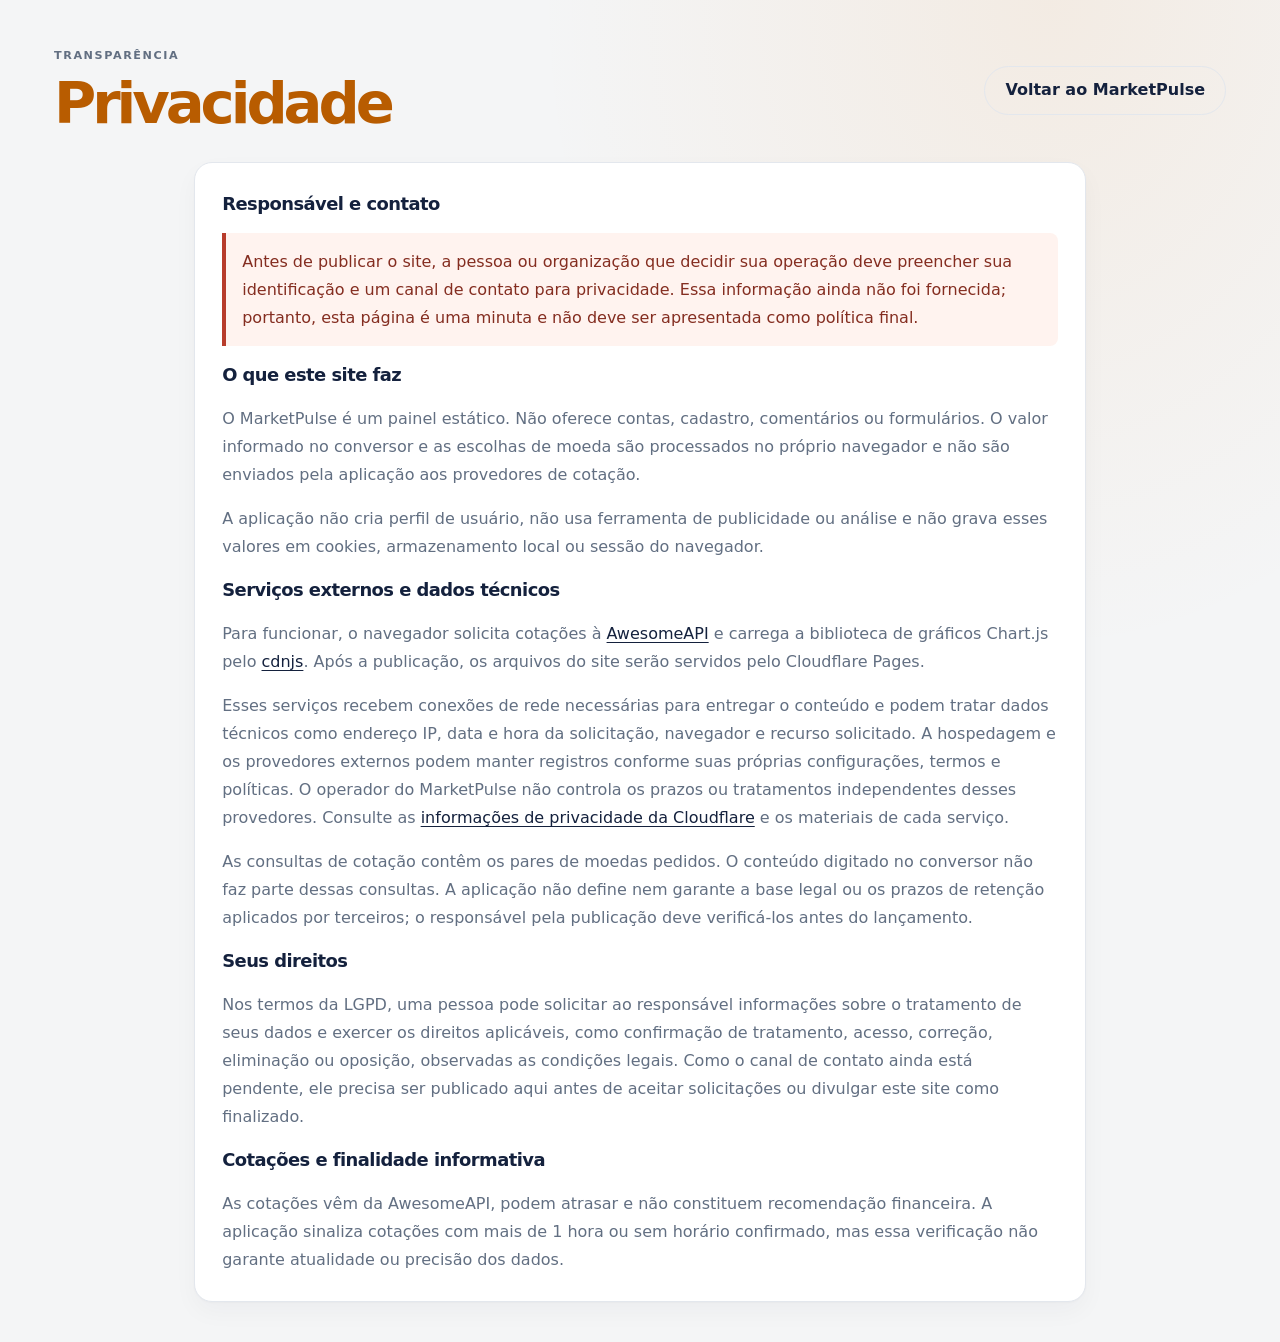
==== privacidade.html @ 73ff8620 "Atualiza Pulso com melhorias visuais e privacidade" ====
<!doctype html>
<html lang="pt-BR">
  <head>
    <meta charset="UTF-8" />
    <meta name="viewport" content="width=device-width, initial-scale=1" />
    <meta name="color-scheme" content="light" />
    <meta name="referrer" content="no-referrer" />
    <meta
      http-equiv="Content-Security-Policy"
      content="default-src 'self'; base-uri 'self'; object-src 'none'; frame-src 'none'; form-action 'self'; img-src 'self' data:; script-src 'self' https://cdnjs.cloudflare.com; style-src 'self'; font-src 'self'; connect-src 'self' https://economia.awesomeapi.com.br; upgrade-insecure-requests"
    />
    <meta
      name="description"
      content="Informações de privacidade do MarketPulse: dados processados pelo site e serviços externos utilizados."
    />
    <title>Privacidade e LGPD | MarketPulse</title>
    <link rel="stylesheet" href="style.css" />
  </head>
  <body>
    <header class="topo">
      <div>
        <p class="sobretitulo">Transparência</p>
        <h1>Privacidade</h1>
      </div>
      <a class="btn btn-claro voltar" href="index.html">Voltar ao MarketPulse</a>
    </header>

    <main class="conteudo-privacidade">
      <section class="painel" aria-labelledby="responsavel">
        <h2 id="responsavel">Responsável e contato</h2>
        <p class="pendencia-privacidade">
          Antes de publicar o site, a pessoa ou organização que decidir sua
          operação deve preencher sua identificação e um canal de contato para
          privacidade. Essa informação ainda não foi fornecida; portanto, esta
          página é uma minuta e não deve ser apresentada como política final.
        </p>

        <h2>O que este site faz</h2>
        <p>
          O MarketPulse é um painel estático. Não oferece contas, cadastro,
          comentários ou formulários. O valor informado no conversor e as
          escolhas de moeda são processados no próprio navegador e não são
          enviados pela aplicação aos provedores de cotação.
        </p>
        <p>
          A aplicação não cria perfil de usuário, não usa ferramenta de
          publicidade ou análise e não grava esses valores em cookies,
          armazenamento local ou sessão do navegador.
        </p>

        <h2>Serviços externos e dados técnicos</h2>
        <p>
          Para funcionar, o navegador solicita cotações à
          <a href="https://docs.awesomeapi.com.br/">AwesomeAPI</a> e carrega a
          biblioteca de gráficos Chart.js pelo
          <a href="https://cdnjs.com/">cdnjs</a>. Após a publicação, os arquivos
          do site serão servidos pelo Cloudflare Pages.
        </p>
        <p>
          Esses serviços recebem conexões de rede necessárias para entregar o
          conteúdo e podem tratar dados técnicos como endereço IP, data e hora
          da solicitação, navegador e recurso solicitado. A hospedagem e os
          provedores externos podem manter registros conforme suas próprias
          configurações, termos e políticas. O operador do MarketPulse não
          controla os prazos ou tratamentos independentes desses provedores.
          Consulte as
          <a href="https://www.cloudflare.com/privacypolicy/"
            >informações de privacidade da Cloudflare</a
          >
          e os materiais de cada serviço.
        </p>
        <p>
          As consultas de cotação contêm os pares de moedas pedidos. O conteúdo
          digitado no conversor não faz parte dessas consultas. A aplicação não
          define nem garante a base legal ou os prazos de retenção aplicados por
          terceiros; o responsável pela publicação deve verificá-los antes do
          lançamento.
        </p>

        <h2>Seus direitos</h2>
        <p>
          Nos termos da LGPD, uma pessoa pode solicitar ao responsável
          informações sobre o tratamento de seus dados e exercer os direitos
          aplicáveis, como confirmação de tratamento, acesso, correção,
          eliminação ou oposição, observadas as condições legais. Como o canal
          de contato ainda está pendente, ele precisa ser publicado aqui antes
          de aceitar solicitações ou divulgar este site como finalizado.
        </p>

        <h2>Cotações e finalidade informativa</h2>
        <p>
          As cotações vêm da AwesomeAPI, podem atrasar e não constituem
          recomendação financeira. A aplicação sinaliza cotações com mais de 1
          hora ou sem horário confirmado, mas essa verificação não garante
          atualidade ou precisão dos dados.
        </p>
      </section>
    </main>
  </body>
</html>
---- style.css ----
:root {
  color-scheme: light;
  --papel: #f4f5f6;
  --superficie: #ffffff;
  --tinta: #14213d;
  --tinta-suave: #626f82;
  --linha: #e3e7ed;
  --alta: #167451;
  --baixa: #b83c2b;
  --foco: #1f5fd1;
  --laranja: #b85c00;
  --raio: 18px;
}

*,
*::before,
*::after {
  box-sizing: border-box;
}

html {
  -webkit-text-size-adjust: 100%;
}

body {
  margin: 0;
  background:
    radial-gradient(
      ellipse at 82% 0,
      rgba(232, 136, 36, 0.09),
      transparent 32rem
    ),
    var(--papel);
  color: var(--tinta);
  font-family:
    system-ui,
    -apple-system,
    "Segoe UI",
    Roboto,
    sans-serif;
  font-size: 1rem;
  line-height: 1.5;
  font-variant-numeric: tabular-nums;
  -webkit-font-smoothing: antialiased;
}

h1,
h2,
p {
  margin: 0;
}

:focus-visible {
  outline: 3px solid var(--foco);
  outline-offset: 3px;
}

/* Topo */
.topo {
  display: flex;
  flex-wrap: wrap;
  align-items: center;
  justify-content: space-between;
  gap: 1rem;
  max-width: 1220px;
  margin: 0 auto;
  padding: 3rem 1.5rem 1.85rem;
}

.sobretitulo {
  margin-bottom: 0.65rem;
  color: var(--tinta-suave);
  font-size: 0.7rem;
  font-weight: 800;
  letter-spacing: 0.14em;
  text-transform: uppercase;
}

.sobretitulo span {
  padding: 0 0.25rem;
  color: var(--laranja);
}

h1 {
  color: var(--laranja);
  font-size: clamp(2.4rem, 6vw, 3.6rem);
  font-weight: 800;
  line-height: 1;
  letter-spacing: -0.07em;
}

.atualizacao {
  display: inline-flex;
  min-height: 32px;
  align-items: center;
  margin-top: 0.95rem;
  padding: 0.25rem 0.75rem;
  border: 1px solid var(--linha);
  border-radius: 999px;
  background: rgba(255, 255, 255, 0.72);
  color: var(--tinta-suave);
  font-size: 0.82rem;
  font-weight: 550;
}

/* Botões */
.btn {
  min-height: 44px;
  padding: 0.7rem 1.25rem;
  border: 1px solid var(--tinta);
  border-radius: 999px;
  background: var(--tinta);
  color: #fff;
  font: inherit;
  font-weight: 700;
  cursor: pointer;
  transition:
    background-color 160ms ease,
    border-color 160ms ease,
    box-shadow 160ms ease,
    transform 160ms ease;
}

.btn:hover {
  border-color: #263b67;
  background: #263b67;
  box-shadow: 0 5px 14px rgba(20, 33, 61, 0.14);
  transform: translateY(-1px);
}

.btn:active {
  box-shadow: none;
  transform: translateY(0);
}

.btn:disabled {
  opacity: 0.65;
  cursor: wait;
}

.btn-claro {
  border-color: var(--linha);
  background: transparent;
  color: var(--tinta);
}

.btn-claro:hover {
  border-color: #c9cfd8;
  background: #f2f4f6;
}

/* Layout */
.layout {
  display: grid;
  grid-template-columns: minmax(0, 1fr);
  gap: 1rem;
  max-width: 1220px;
  margin: 0 auto;
  padding: 0 1.5rem 3rem;
  grid-template-areas:
    "cotacoes"
    "grafico"
    "conversor";
}

.area-cotacoes {
  grid-area: cotacoes;
}
.area-grafico {
  grid-area: grafico;
}
.area-conversor {
  grid-area: conversor;
}

@media (min-width: 1000px) {
  .layout {
    grid-template-columns: minmax(0, 0.92fr) minmax(0, 1.08fr);
    grid-template-areas:
      "cotacoes grafico"
      "conversor grafico";
    align-items: start;
    gap: 1.15rem;
  }
}

/* min-width: 0 impede que o conteúdo estique o painel para fora da coluna */
.painel {
  min-width: 0;
  padding: clamp(1.2rem, 2.3vw, 1.7rem);
  border: 1px solid var(--linha);
  border-radius: var(--raio);
  background: var(--superficie);
  box-shadow:
    0 1px 2px rgba(20, 33, 61, 0.025),
    0 10px 24px rgba(20, 33, 61, 0.035);
}

h2 {
  color: var(--tinta);
  font-size: 1.12rem;
  font-weight: 750;
  letter-spacing: -0.03em;
}

.dica {
  margin-top: 0.35rem;
  color: var(--tinta-suave);
  font-size: 0.88rem;
  line-height: 1.55;
}

/* Lista de cotações */
.lista {
  display: grid;
  gap: 0.55rem;
  list-style: none;
  margin: 1.25rem 0 0;
  padding: 0;
}

.lista li {
  min-width: 0;
}

.moeda {
  display: grid;
  grid-template-columns: minmax(0, 1fr) auto;
  gap: 0.3rem 1rem;
  width: 100%;
  min-width: 0;
  padding: 0.9rem 0.85rem;
  border: 1px solid var(--linha);
  border-left: 3px solid transparent;
  border-radius: 12px;
  background: #fff;
  color: inherit;
  font: inherit;
  text-align: left;
  cursor: pointer;
  transition:
    border-color 160ms ease,
    background-color 160ms ease,
    box-shadow 160ms ease;
}

.moeda:hover {
  border-color: #cfd6df;
  background: #fcfcfd;
}

.moeda[aria-pressed="true"] {
  border-left-color: var(--laranja);
  background: #fffaf3;
  box-shadow: 0 3px 10px rgba(20, 33, 61, 0.045);
}

.moeda-nome {
  font-size: 0.96rem;
  font-weight: 700;
  letter-spacing: -0.01em;
}

.moeda-sigla {
  color: var(--tinta-suave);
  font-size: 0.85rem;
}

.moeda-valor {
  grid-column: 2;
  grid-row: 1;
  min-width: 0;
  color: var(--tinta);
  font-size: clamp(1.2rem, 4.2vw, 1.6rem);
  font-weight: 800;
  letter-spacing: -0.02em;
  text-align: right;
  overflow-wrap: anywhere;
}

.moeda-var {
  grid-column: 2;
  grid-row: 2;
  font-size: 0.9rem;
  font-weight: 700;
  text-align: right;
}

.moeda-faixa {
  grid-column: 1;
  grid-row: 2;
  min-width: 0;
  color: var(--tinta-suave);
  font-size: 0.78rem;
}

.sobe {
  color: var(--alta);
}
.desce {
  color: var(--baixa);
}

/* Aviso de valor desatualizado */
/* Gráfico */
.grafico-topo {
  display: flex;
  flex-wrap: wrap;
  align-items: center;
  justify-content: space-between;
  gap: 0.75rem;
}

.periodos {
  display: flex;
  gap: 0.25rem;
  padding: 0.22rem;
  border: 1px solid var(--linha);
  border-radius: 999px;
  background: #f7f8f9;
}

.periodo {
  min-height: 38px;
  padding: 0.35rem 0.75rem;
  border: 1px solid transparent;
  border-radius: 999px;
  background: transparent;
  color: var(--tinta-suave);
  font: inherit;
  font-size: 0.9rem;
  font-weight: 650;
  cursor: pointer;
  transition:
    background-color 160ms ease,
    color 160ms ease,
    border-color 160ms ease;
}

.periodo[aria-pressed="true"] {
  border-color: var(--tinta);
  background: var(--tinta);
  color: #fff;
}

/* O Chart.js precisa de um pai com largura própria e position relative,
   senão o gráfico pode crescer além da coluna. */
.canvas-wrap {
  position: relative;
  width: 100%;
  min-width: 0;
  height: 350px;
  margin-top: 1.4rem;
  overflow: hidden;
}

.resumo {
  margin-top: 0.9rem;
  color: var(--tinta-suave);
  font-size: 0.88rem;
  line-height: 1.6;
}

.dados-grafico {
  margin-top: 1rem;
  border-top: 1px solid var(--linha);
  color: var(--tinta-suave);
  font-size: 0.88rem;
}

.dados-grafico summary {
  width: fit-content;
  padding: 0.85rem 0;
  color: var(--tinta);
  font-weight: 650;
  cursor: pointer;
  text-underline-offset: 3px;
}

.tabela-wrap {
  max-height: 18rem;
  overflow: auto;
  border: 1px solid var(--linha);
  border-radius: 10px;
}

.tabela-wrap table {
  width: 100%;
  border-collapse: collapse;
  text-align: left;
}

.tabela-wrap caption {
  padding: 0.6rem 0.75rem;
  color: var(--tinta-suave);
  text-align: left;
}

.tabela-wrap th,
.tabela-wrap td {
  padding: 0.55rem 0.75rem;
  border-top: 1px solid var(--linha);
}

.tabela-wrap thead th {
  position: sticky;
  top: 0;
  background: #f7f8f9;
  color: var(--tinta);
}

.tabela-wrap tbody th {
  font-weight: 500;
}

/* Conversor */
.conversor {
  display: grid;
  gap: 0.85rem;
  margin-top: 1.2rem;
}

.campo {
  display: grid;
  gap: 0.35rem;
  font-size: 0.86rem;
  color: var(--tinta-suave);
  font-weight: 650;
}

.campo input,
.campo select {
  min-height: 44px;
  padding: 0.5rem 0.75rem;
  border: 1px solid #d8dee6;
  border-radius: 11px;
  background: #fafbfc;
  color: var(--tinta);
  font: inherit;
  font-size: 1rem;
  transition:
    border-color 160ms ease,
    box-shadow 160ms ease,
    background-color 160ms ease;
}

.campo input:focus,
.campo select:focus {
  border-color: var(--foco);
  background: #fff;
  outline: 0;
  box-shadow: 0 0 0 3px rgba(31, 95, 209, 0.12);
}

.resultado {
  display: block;
  margin-top: 1.1rem;
  padding: 1rem 0.85rem;
  border: 1px solid var(--linha);
  border-radius: 12px;
  background: #f8f9fb;
  color: var(--tinta);
  font-size: clamp(1.18rem, 4.2vw, 1.55rem);
  font-weight: 800;
  letter-spacing: -0.035em;
  overflow-wrap: anywhere;
  line-height: 1.35;
}

/* Erros e rodapé */
.erro {
  margin-top: 1rem;
  padding: 0.75rem 1rem;
  border-left: 4px solid var(--baixa);
  border-radius: 0 8px 8px 0;
  background: #fff3ef;
  color: #842d20;
}

.rodape {
  max-width: 1220px;
  margin: 0 auto;
  padding: 0 1.5rem 3rem;
  color: var(--tinta-suave);
  font-size: 0.85rem;
  line-height: 1.7;
}

.privacidade {
  margin-top: 0.75rem;
  padding-top: 0.75rem;
  border-top: 1px solid var(--linha);
}

.rodape a {
  color: var(--tinta);
  font-weight: 650;
  text-underline-offset: 3px;
}

.rodape a:hover {
  color: #9a4f0e;
}

.conteudo-privacidade {
  max-width: 940px;
  margin: 0 auto;
  padding: 0 1.5rem 2.5rem;
}

.conteudo-privacidade .painel {
  display: grid;
  gap: 1rem;
}

.conteudo-privacidade p {
  color: var(--tinta-suave);
  line-height: 1.75;
}

.conteudo-privacidade a:not(.btn) {
  color: var(--tinta);
  text-underline-offset: 3px;
}

.pendencia-privacidade {
  padding: 0.9rem 1rem;
  border-left: 4px solid var(--baixa);
  border-radius: 0 8px 8px 0;
  background: #fff3ef;
  color: #842d20 !important;
}

.voltar {
  display: inline-flex;
  align-items: center;
  justify-content: center;
  text-decoration: none;
}

@media (prefers-reduced-motion: reduce) {
  * {
    animation: none !important;
    scroll-behavior: auto !important;
    transition-duration: 0.01ms !important;
  }
}

@media (min-width: 560px) {
  .conversor {
    grid-template-columns: repeat(2, minmax(0, 1fr));
    align-items: end;
  }
}

@media (max-width: 600px) {
  .topo {
    align-items: flex-start;
    gap: 1.1rem;
    padding: 2rem 1rem 1.4rem;
  }

  .topo .btn {
    width: 100%;
  }

  .layout {
    gap: 0.9rem;
    padding: 0 1rem 2.2rem;
  }

  .painel {
    padding: 1.15rem;
  }

  .canvas-wrap {
    height: 290px;
    margin-top: 1.15rem;
  }

  .rodape {
    padding: 0 1rem 2rem;
  }

  .conteudo-privacidade {
    padding: 0 1rem 2rem;
  }
}

@media (max-width: 380px) {
  .topo,
  .layout,
  .rodape,
  .conteudo-privacidade {
    padding-right: 0.75rem;
    padding-left: 0.75rem;
  }

  .painel {
    padding: 1rem;
  }

  h1 {
    font-size: 1.95rem;
    letter-spacing: -0.07em;
  }

  .sobretitulo {
    letter-spacing: 0.08em;
  }

  .moeda {
    gap: 0.3rem 0.55rem;
    padding: 0.8rem 0.65rem;
  }

  .moeda-faixa {
    font-size: 0.73rem;
  }

  .periodo {
    padding-right: 0.6rem;
    padding-left: 0.6rem;
  }
}
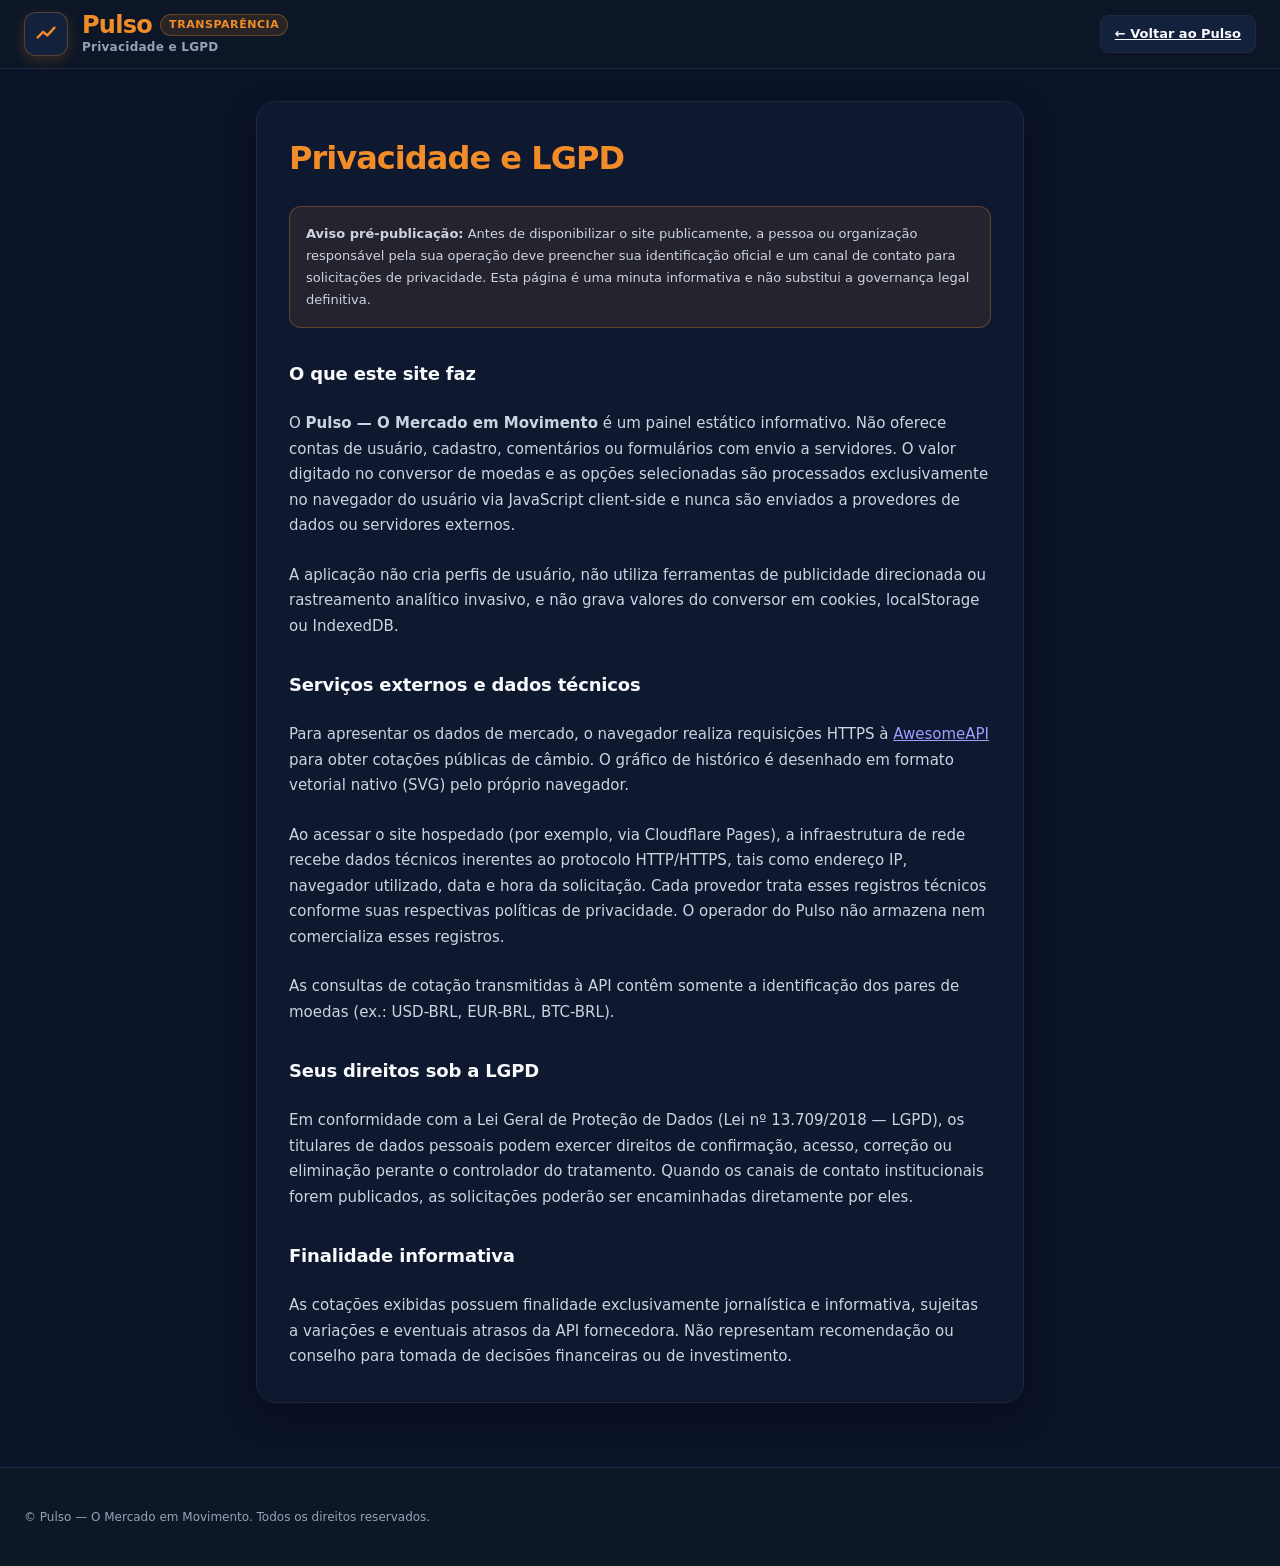
==== commit 14d7a8ed: "feat: reformulacao visual e tecnica Pulso - O Mercado em Movimento" ====
--- a/privacidade.html
+++ b/privacidade.html
@@ -3,7 +3,7 @@
   <head>
     <meta charset="UTF-8" />
     <meta name="viewport" content="width=device-width, initial-scale=1" />
-    <meta name="color-scheme" content="light" />
+    <meta name="color-scheme" content="dark" />
     <meta name="referrer" content="no-referrer" />
     <meta
       http-equiv="Content-Security-Policy"
@@ -11,90 +11,79 @@
     />
     <meta
       name="description"
-      content="Informações de privacidade do MarketPulse: dados processados pelo site e serviços externos utilizados."
+      content="Informações de privacidade do Pulso — O Mercado em Movimento: dados processados pelo site e serviços externos utilizados."
     />
-    <title>Privacidade e LGPD | MarketPulse</title>
+    <meta name="theme-color" content="#0b1329" />
+    <title>Privacidade e LGPD | Pulso</title>
+    <link
+      rel="icon"
+      href="data:image/svg+xml,%3Csvg xmlns='http://www.w3.org/2000/svg' viewBox='0 0 40 40'%3E%3Crect width='40' height='40' rx='10' fill='%2314213d'/%3E%3Cpath d='M8 25l8-8 6 5 10-11' fill='none' stroke='%23f28c28' stroke-width='3.5' stroke-linecap='round' stroke-linejoin='round'/%3E%3C/svg%3E"
+    />
     <link rel="stylesheet" href="style.css" />
   </head>
   <body>
-    <header class="topo">
-      <div>
-        <p class="sobretitulo">Transparência</p>
-        <h1>Privacidade</h1>
+    <header class="header-topo">
+      <div class="header-container">
+        <a href="index.html" class="marca-bloco">
+          <div class="marca-icone" aria-hidden="true">
+            <svg viewBox="0 0 40 40" fill="none">
+              <path d="M8 25l8-8 6 5 10-11" fill="none" stroke="#f28c28" stroke-width="3.5" stroke-linecap="round" stroke-linejoin="round" />
+            </svg>
+          </div>
+          <div class="marca-titulos">
+            <div class="marca-linha">
+              <span class="marca-nome">Pulso</span>
+              <span class="badge-tag">Transparência</span>
+            </div>
+            <p class="marca-subtitulo">Privacidade e LGPD</p>
+          </div>
+        </a>
+        <a class="btn" href="index.html">← Voltar ao Pulso</a>
       </div>
-      <a class="btn btn-claro voltar" href="index.html">Voltar ao MarketPulse</a>
     </header>
 
     <main class="conteudo-privacidade">
       <section class="painel" aria-labelledby="responsavel">
-        <h2 id="responsavel">Responsável e contato</h2>
+        <h1 id="responsavel">Privacidade e LGPD</h1>
         <p class="pendencia-privacidade">
-          Antes de publicar o site, a pessoa ou organização que decidir sua
-          operação deve preencher sua identificação e um canal de contato para
-          privacidade. Essa informação ainda não foi fornecida; portanto, esta
-          página é uma minuta e não deve ser apresentada como política final.
+          <strong>Aviso pré-publicação:</strong> Antes de disponibilizar o site publicamente, a pessoa ou organização responsável pela sua operação deve preencher sua identificação oficial e um canal de contato para solicitações de privacidade. Esta página é uma minuta informativa e não substitui a governança legal definitiva.
         </p>
 
         <h2>O que este site faz</h2>
         <p>
-          O MarketPulse é um painel estático. Não oferece contas, cadastro,
-          comentários ou formulários. O valor informado no conversor e as
-          escolhas de moeda são processados no próprio navegador e não são
-          enviados pela aplicação aos provedores de cotação.
+          O <strong>Pulso — O Mercado em Movimento</strong> é um painel estático informativo. Não oferece contas de usuário, cadastro, comentários ou formulários com envio a servidores. O valor digitado no conversor de moedas e as opções selecionadas são processados exclusivamente no navegador do usuário via JavaScript client-side e nunca são enviados a provedores de dados ou servidores externos.
         </p>
         <p>
-          A aplicação não cria perfil de usuário, não usa ferramenta de
-          publicidade ou análise e não grava esses valores em cookies,
-          armazenamento local ou sessão do navegador.
+          A aplicação não cria perfis de usuário, não utiliza ferramentas de publicidade direcionada ou rastreamento analítico invasivo, e não grava valores do conversor em cookies, localStorage ou IndexedDB.
         </p>
 
         <h2>Serviços externos e dados técnicos</h2>
         <p>
-          Para funcionar, o navegador solicita cotações à
-          <a href="https://docs.awesomeapi.com.br/">AwesomeAPI</a> e carrega a
-          biblioteca de gráficos Chart.js pelo
-          <a href="https://cdnjs.com/">cdnjs</a>. Após a publicação, os arquivos
-          do site serão servidos pelo Cloudflare Pages.
+          Para apresentar os dados de mercado, o navegador realiza requisições HTTPS à <a href="https://docs.awesomeapi.com.br/" target="_blank" rel="noopener">AwesomeAPI</a> para obter cotações públicas de câmbio. O gráfico de histórico é desenhado em formato vetorial nativo (SVG) pelo próprio navegador.
         </p>
         <p>
-          Esses serviços recebem conexões de rede necessárias para entregar o
-          conteúdo e podem tratar dados técnicos como endereço IP, data e hora
-          da solicitação, navegador e recurso solicitado. A hospedagem e os
-          provedores externos podem manter registros conforme suas próprias
-          configurações, termos e políticas. O operador do MarketPulse não
-          controla os prazos ou tratamentos independentes desses provedores.
-          Consulte as
-          <a href="https://www.cloudflare.com/privacypolicy/"
-            >informações de privacidade da Cloudflare</a
-          >
-          e os materiais de cada serviço.
+          Ao acessar o site hospedado (por exemplo, via Cloudflare Pages), a infraestrutura de rede recebe dados técnicos inerentes ao protocolo HTTP/HTTPS, tais como endereço IP, navegador utilizado, data e hora da solicitação. Cada provedor trata esses registros técnicos conforme suas respectivas políticas de privacidade. O operador do Pulso não armazena nem comercializa esses registros.
         </p>
         <p>
-          As consultas de cotação contêm os pares de moedas pedidos. O conteúdo
-          digitado no conversor não faz parte dessas consultas. A aplicação não
-          define nem garante a base legal ou os prazos de retenção aplicados por
-          terceiros; o responsável pela publicação deve verificá-los antes do
-          lançamento.
+          As consultas de cotação transmitidas à API contêm somente a identificação dos pares de moedas (ex.: USD-BRL, EUR-BRL, BTC-BRL).
         </p>
 
-        <h2>Seus direitos</h2>
+        <h2>Seus direitos sob a LGPD</h2>
         <p>
-          Nos termos da LGPD, uma pessoa pode solicitar ao responsável
-          informações sobre o tratamento de seus dados e exercer os direitos
-          aplicáveis, como confirmação de tratamento, acesso, correção,
-          eliminação ou oposição, observadas as condições legais. Como o canal
-          de contato ainda está pendente, ele precisa ser publicado aqui antes
-          de aceitar solicitações ou divulgar este site como finalizado.
+          Em conformidade com a Lei Geral de Proteção de Dados (Lei nº 13.709/2018 — LGPD), os titulares de dados pessoais podem exercer direitos de confirmação, acesso, correção ou eliminação perante o controlador do tratamento. Quando os canais de contato institucionais forem publicados, as solicitações poderão ser encaminhadas diretamente por eles.
         </p>
 
-        <h2>Cotações e finalidade informativa</h2>
+        <h2>Finalidade informativa</h2>
         <p>
-          As cotações vêm da AwesomeAPI, podem atrasar e não constituem
-          recomendação financeira. A aplicação sinaliza cotações com mais de 1
-          hora ou sem horário confirmado, mas essa verificação não garante
-          atualidade ou precisão dos dados.
+          As cotações exibidas possuem finalidade exclusivamente jornalística e informativa, sujeitas a variações e eventuais atrasos da API fornecedora. Não representam recomendação ou conselho para tomada de decisões financeiras ou de investimento.
         </p>
       </section>
     </main>
+
+    <footer class="rodape">
+      <div class="rodape-container">
+        <p>© Pulso — O Mercado em Movimento. Todos os direitos reservados.</p>
+      </div>
+    </footer>
   </body>
 </html>
--- a/style.css
+++ b/style.css
@@ -1,625 +1,1366 @@
+/* ==========================================================================
+   PULSO — O Mercado em Movimento
+   Folha de Estilos Principal (100% CSS Nativo, Sem Dependências Externas)
+   Compatível com CSP Restritiva (sem CDNs, sem fontes externas, modo escuro)
+   ========================================================================== */
+
 :root {
-  color-scheme: light;
-  --papel: #f4f5f6;
-  --superficie: #ffffff;
-  --tinta: #14213d;
-  --tinta-suave: #626f82;
-  --linha: #e3e7ed;
-  --alta: #167451;
-  --baixa: #b83c2b;
-  --foco: #1f5fd1;
-  --laranja: #b85c00;
-  --raio: 18px;
-}
-
+  color-scheme: dark;
+
+  /* Paleta Base — Azul Marinho Profundo e Superfícies Estruturadas */
+  --bg-body: #0b1329;
+  --bg-header: rgba(14, 23, 38, 0.92);
+  --bg-surface: #101b33;
+  --bg-card: #14213d;
+  --bg-card-hover: #192a4d;
+  --bg-card-selected: #14213d;
+
+  /* Cor da Marca — Laranja Pulso Vibrante */
+  --laranja-brand: #f28c28;
+  --laranja-hover: #fa9d43;
+  --laranja-subtle: rgba(242, 140, 40, 0.12);
+  --laranja-border: rgba(242, 140, 40, 0.3);
+  --laranja-glow: rgba(242, 140, 40, 0.2);
+
+  /* Linhas e Contornos */
+  --borda-suave: #1e293b;
+  --borda-media: #334155;
+  --borda-foco: #f28c28;
+
+  /* Tipografia */
+  --texto-principal: #f8fafc;
+  --texto-secundario: #cbd5e1;
+  --texto-suave: #94a3b8;
+  --texto-escuro: #64748b;
+
+  /* Estados e Indicadores */
+  --alta: #34d399;
+  --alta-bg: rgba(52, 211, 153, 0.12);
+  --alta-borda: rgba(52, 211, 153, 0.25);
+
+  --baixa: #f87171;
+  --baixa-bg: rgba(248, 113, 113, 0.12);
+  --baixa-borda: rgba(248, 113, 113, 0.25);
+
+  --raio-sm: 8px;
+  --raio-md: 12px;
+  --raio-lg: 16px;
+  --raio-xl: 20px;
+  --raio-pill: 9999px;
+
+  --transicao-rapida: 150ms cubic-bezier(0.4, 0, 0.2, 1);
+  --transicao-media: 250ms cubic-bezier(0.4, 0, 0.2, 1);
+}
+
+/* Reset Moderno e Acessível */
 *,
 *::before,
 *::after {
   box-sizing: border-box;
+  margin: 0;
+  padding: 0;
 }
 
 html {
   -webkit-text-size-adjust: 100%;
+  scroll-behavior: smooth;
 }
 
 body {
-  margin: 0;
-  background:
-    radial-gradient(
-      ellipse at 82% 0,
-      rgba(232, 136, 36, 0.09),
-      transparent 32rem
-    ),
-    var(--papel);
-  color: var(--tinta);
-  font-family:
-    system-ui,
-    -apple-system,
-    "Segoe UI",
-    Roboto,
-    sans-serif;
-  font-size: 1rem;
+  background-color: var(--bg-body);
+  color: var(--texto-principal);
+  font-family: system-ui, -apple-system, BlinkMacSystemFont, "Segoe UI", Roboto, "Helvetica Neue", Arial, sans-serif;
+  font-size: 0.9375rem;
   line-height: 1.5;
+  min-height: 100vh;
+  display: flex;
+  flex-direction: column;
+  -webkit-font-smoothing: antialiased;
+  -moz-osx-font-smoothing: grayscale;
+}
+
+/* Números Tabulares para Alinhamento Financeiro Impecável */
+.font-mono-num {
+  font-family: ui-monospace, "SF Mono", Menlo, Monaco, Consolas, "Liberation Mono", monospace;
   font-variant-numeric: tabular-nums;
-  -webkit-font-smoothing: antialiased;
-}
-
-h1,
-h2,
-p {
-  margin: 0;
-}
-
+  font-feature-settings: "tnum" 1, "zero" 1;
+}
+
+/* Foco Acessível via Teclado (WCAG 2.1 AA) */
 :focus-visible {
-  outline: 3px solid var(--foco);
-  outline-offset: 3px;
-}
-
-/* Topo */
-.topo {
-  display: flex;
-  flex-wrap: wrap;
+  outline: 2px solid var(--borda-foco) !important;
+  outline-offset: 2px !important;
+}
+
+button, input, select {
+  font: inherit;
+  color: inherit;
+}
+
+/* Utilitários */
+.escondido, [hidden] {
+  display: none !important;
+}
+
+.sr-only {
+  position: absolute;
+  width: 1px;
+  height: 1px;
+  padding: 0;
+  margin: -1px;
+  overflow: hidden;
+  clip: rect(0, 0, 0, 0);
+  white-space: nowrap;
+  border-width: 0;
+}
+
+/* Barra de rolagem sutil */
+::-webkit-scrollbar {
+  width: 6px;
+  height: 6px;
+}
+::-webkit-scrollbar-track {
+  background: transparent;
+}
+::-webkit-scrollbar-thumb {
+  background: rgba(148, 163, 184, 0.2);
+  border-radius: var(--raio-pill);
+}
+::-webkit-scrollbar-thumb:hover {
+  background: rgba(148, 163, 184, 0.4);
+}
+
+/* ==========================================================================
+   Cabeçalho Principal e Identidade Pulso
+   ========================================================================== */
+.header-topo {
+  position: sticky;
+  top: 0;
+  z-index: 40;
+  background-color: var(--bg-header);
+  backdrop-filter: blur(12px);
+  -webkit-backdrop-filter: blur(12px);
+  border-bottom: 1px solid var(--borda-suave);
+}
+
+.header-container {
+  max-width: 1280px;
+  margin: 0 auto;
+  padding: 0 1rem;
+  height: 4.25rem;
+  display: flex;
   align-items: center;
   justify-content: space-between;
   gap: 1rem;
-  max-width: 1220px;
+}
+
+@media (min-width: 640px) {
+  .header-container {
+    padding: 0 1.5rem;
+  }
+}
+
+.marca-bloco {
+  display: flex;
+  align-items: center;
+  gap: 0.875rem;
+  text-decoration: none;
+}
+
+.marca-icone {
+  width: 2.75rem;
+  height: 2.75rem;
+  border-radius: var(--raio-md);
+  background-color: var(--bg-card);
+  border: 1px solid var(--laranja-border);
+  display: flex;
+  align-items: center;
+  justify-content: center;
+  box-shadow: 0 4px 14px var(--laranja-glow);
+  flex-shrink: 0;
+}
+
+.marca-icone svg {
+  width: 1.75rem;
+  height: 1.75rem;
+}
+
+.marca-titulos {
+  display: flex;
+  flex-direction: column;
+}
+
+.marca-linha {
+  display: flex;
+  align-items: center;
+  gap: 0.5rem;
+}
+
+.marca-nome {
+  font-size: 1.5rem;
+  font-weight: 900;
+  letter-spacing: -0.03em;
+  color: var(--laranja-brand);
+  line-height: 1.1;
+}
+
+.badge-tag {
+  font-size: 0.6875rem;
+  font-weight: 700;
+  text-transform: uppercase;
+  letter-spacing: 0.05em;
+  padding: 0.125rem 0.5rem;
+  border-radius: var(--raio-pill);
+  background-color: var(--laranja-subtle);
+  color: var(--laranja-brand);
+  border: 1px solid var(--laranja-border);
+  display: none;
+}
+
+@media (min-width: 480px) {
+  .badge-tag {
+    display: inline-block;
+  }
+}
+
+.marca-subtitulo {
+  font-size: 0.75rem;
+  font-weight: 600;
+  color: var(--texto-suave);
+  letter-spacing: 0.02em;
+}
+
+/* Relógio Oficial de Brasília */
+.relogio-bloco {
+  display: none;
+  align-items: center;
+  gap: 0.625rem;
+  padding: 0.375rem 0.875rem;
+  border-radius: var(--raio-pill);
+  background-color: rgba(20, 33, 61, 0.6);
+  border: 1px solid var(--borda-suave);
+  font-size: 0.75rem;
+}
+
+@media (min-width: 768px) {
+  .relogio-bloco {
+    display: flex;
+  }
+}
+
+.ponto-status {
+  width: 0.5rem;
+  height: 0.5rem;
+  border-radius: 50%;
+  background-color: var(--laranja-brand);
+  box-shadow: 0 0 8px var(--laranja-brand);
+  flex-shrink: 0;
+}
+
+.relogio-rotulo {
+  color: var(--texto-secundario);
+  font-weight: 500;
+}
+
+.relogio-hora {
+  color: var(--texto-principal);
+  font-weight: 700;
+}
+
+/* Botões do Topo */
+.btn {
+  display: inline-flex;
+  align-items: center;
+  justify-content: center;
+  gap: 0.5rem;
+  padding: 0.5rem 0.875rem;
+  border-radius: var(--raio-sm);
+  font-size: 0.8125rem;
+  font-weight: 600;
+  border: 1px solid var(--borda-suave);
+  background-color: var(--bg-card);
+  color: var(--texto-principal);
+  cursor: pointer;
+  transition: all var(--transicao-rapida);
+}
+
+.btn:hover {
+  background-color: var(--bg-card-hover);
+  border-color: var(--borda-media);
+}
+
+.btn:active {
+  transform: scale(0.97);
+}
+
+.btn:disabled {
+  opacity: 0.6;
+  cursor: not-allowed;
+  transform: none;
+}
+
+.icone-sync {
+  width: 0.875rem;
+  height: 0.875rem;
+  color: var(--laranja-brand);
+  flex-shrink: 0;
+  transition: transform 0.5s ease;
+}
+
+.girando {
+  animation: girar 1s linear infinite;
+}
+
+@keyframes girar {
+  from { transform: rotate(0deg); }
+  to { transform: rotate(360deg); }
+}
+
+/* ==========================================================================
+   Sub-barra de Informações e Sincronização
+   ========================================================================== */
+.subbarra {
+  border-bottom: 1px solid var(--borda-suave);
+  background-color: rgba(14, 23, 38, 0.4);
+  padding: 0.625rem 1rem;
+  font-size: 0.75rem;
+  color: var(--texto-suave);
+}
+
+@media (min-width: 640px) {
+  .subbarra {
+    padding: 0.625rem 1.5rem;
+  }
+}
+
+.subbarra-container {
+  max-width: 1280px;
   margin: 0 auto;
-  padding: 3rem 1.5rem 1.85rem;
-}
-
-.sobretitulo {
-  margin-bottom: 0.65rem;
-  color: var(--tinta-suave);
-  font-size: 0.7rem;
+  display: flex;
+  flex-wrap: wrap;
+  align-items: center;
+  justify-content: space-between;
+  gap: 0.75rem;
+}
+
+.subbarra-esq {
+  display: flex;
+  align-items: center;
+  gap: 0.5rem;
+}
+
+.ponto-mini {
+  width: 0.4rem;
+  height: 0.4rem;
+  border-radius: 50%;
+  background-color: var(--laranja-brand);
+}
+
+.subbarra-dir {
+  display: flex;
+  align-items: center;
+  gap: 0.75rem;
+  font-size: 0.6875rem;
+}
+
+.badge-moedas {
+  padding: 0.125rem 0.5rem;
+  border-radius: var(--raio-sm);
+  background-color: var(--bg-card);
+  border: 1px solid var(--borda-suave);
+  color: var(--texto-secundario);
+}
+
+/* ==========================================================================
+   Área Principal do Conteúdo
+   ========================================================================== */
+.conteudo-principal {
+  max-width: 1280px;
+  margin: 0 auto;
+  padding: 1.5rem 1rem 2.5rem;
+  width: 100%;
+  flex: 1;
+  display: flex;
+  flex-direction: column;
+  gap: 1.5rem;
+}
+
+@media (min-width: 640px) {
+  .conteudo-principal {
+    padding: 1.5rem 1.5rem 3rem;
+  }
+}
+
+/* Banner de Erro Geral */
+.banner-erro {
+  padding: 0.75rem 1rem;
+  border-radius: var(--raio-md);
+  background-color: rgba(76, 5, 25, 0.45);
+  border: 1px solid rgba(225, 29, 72, 0.4);
+  color: #fda4af;
+  font-size: 0.8125rem;
+  display: flex;
+  align-items: center;
+  justify-content: space-between;
+  gap: 1rem;
+}
+
+.btn-link {
+  background: none;
+  border: none;
+  color: inherit;
+  font-weight: 700;
+  text-decoration: underline;
+  cursor: pointer;
+  padding: 0;
+}
+
+.btn-link:hover {
+  color: #ffffff;
+}
+
+/* ==========================================================================
+   Seção de Cards de Cotação (Acessíveis como <button>)
+   ========================================================================== */
+.secao-kpi-topo {
+  display: flex;
+  align-items: center;
+  justify-content: space-between;
+  margin-bottom: 0.75rem;
+}
+
+.secao-kpi-titulo {
+  font-size: 0.75rem;
   font-weight: 800;
-  letter-spacing: 0.14em;
   text-transform: uppercase;
-}
-
-.sobretitulo span {
-  padding: 0 0.25rem;
-  color: var(--laranja);
-}
-
-h1 {
-  color: var(--laranja);
-  font-size: clamp(2.4rem, 6vw, 3.6rem);
+  letter-spacing: 0.08em;
+  color: var(--texto-suave);
+  display: flex;
+  align-items: center;
+  gap: 0.5rem;
+}
+
+.secao-kpi-dica {
+  font-size: 0.6875rem;
+  font-weight: 400;
+  color: var(--texto-escuro);
+  text-transform: none;
+  letter-spacing: normal;
+  display: none;
+}
+
+@media (min-width: 640px) {
+  .secao-kpi-dica {
+    display: inline;
+  }
+}
+
+.link-reset-usd {
+  font-size: 0.75rem;
+  font-weight: 600;
+  color: var(--laranja-brand);
+  background: none;
+  border: none;
+  cursor: pointer;
+  transition: color var(--transicao-rapida);
+}
+
+.link-reset-usd:hover {
+  color: var(--laranja-hover);
+  text-decoration: underline;
+}
+
+.cards-grid {
+  list-style: none;
+  display: grid;
+  grid-template-columns: 1fr;
+  gap: 1rem;
+}
+
+@media (min-width: 640px) {
+  .cards-grid {
+    grid-template-columns: repeat(3, 1fr);
+  }
+}
+
+.card-item {
+  min-width: 0;
+}
+
+.card-btn {
+  width: 100%;
+  text-align: left;
+  border-radius: var(--raio-lg);
+  padding: 1.125rem;
+  background-color: rgba(16, 27, 51, 0.75);
+  border: 1px solid var(--borda-suave);
+  cursor: pointer;
+  transition: all var(--transicao-rapida);
+  position: relative;
+  overflow: hidden;
+  display: flex;
+  flex-direction: column;
+}
+
+.card-btn:hover {
+  background-color: rgba(20, 33, 61, 0.8);
+  border-color: var(--borda-media);
+  transform: translateY(-2px);
+}
+
+.card-btn[aria-pressed="true"] {
+  background-color: var(--bg-card);
+  border-color: var(--laranja-brand);
+  box-shadow: 0 8px 24px var(--laranja-glow);
+  outline: 1px solid var(--laranja-border);
+}
+
+.card-cabecalho {
+  display: flex;
+  align-items: center;
+  justify-content: space-between;
+  margin-bottom: 0.625rem;
+}
+
+.card-identificacao {
+  display: flex;
+  align-items: center;
+  gap: 0.625rem;
+}
+
+.card-bandeira {
+  font-size: 1.25rem;
+  line-height: 1;
+}
+
+.card-sigla {
+  font-size: 0.8125rem;
   font-weight: 800;
-  line-height: 1;
-  letter-spacing: -0.07em;
-}
-
-.atualizacao {
+  text-transform: uppercase;
+  color: var(--texto-principal);
+  letter-spacing: 0.03em;
+  display: block;
+}
+
+.card-nome {
+  font-size: 0.6875rem;
+  color: var(--texto-suave);
+  display: block;
+}
+
+.badge-variacao {
   display: inline-flex;
-  min-height: 32px;
-  align-items: center;
-  margin-top: 0.95rem;
-  padding: 0.25rem 0.75rem;
-  border: 1px solid var(--linha);
-  border-radius: 999px;
-  background: rgba(255, 255, 255, 0.72);
-  color: var(--tinta-suave);
-  font-size: 0.82rem;
-  font-weight: 550;
-}
-
-/* Botões */
-.btn {
-  min-height: 44px;
-  padding: 0.7rem 1.25rem;
-  border: 1px solid var(--tinta);
-  border-radius: 999px;
-  background: var(--tinta);
-  color: #fff;
-  font: inherit;
+  align-items: center;
+  gap: 0.25rem;
+  font-size: 0.6875rem;
   font-weight: 700;
-  cursor: pointer;
-  transition:
-    background-color 160ms ease,
-    border-color 160ms ease,
-    box-shadow 160ms ease,
-    transform 160ms ease;
-}
-
-.btn:hover {
-  border-color: #263b67;
-  background: #263b67;
-  box-shadow: 0 5px 14px rgba(20, 33, 61, 0.14);
-  transform: translateY(-1px);
-}
-
-.btn:active {
-  box-shadow: none;
-  transform: translateY(0);
-}
-
-.btn:disabled {
-  opacity: 0.65;
-  cursor: wait;
-}
-
-.btn-claro {
-  border-color: var(--linha);
-  background: transparent;
-  color: var(--tinta);
-}
-
-.btn-claro:hover {
-  border-color: #c9cfd8;
-  background: #f2f4f6;
-}
-
-/* Layout */
-.layout {
+  padding: 0.1875rem 0.5rem;
+  border-radius: var(--raio-pill);
+}
+
+.badge-alta {
+  background-color: var(--alta-bg);
+  color: var(--alta);
+  border: 1px solid var(--alta-borda);
+}
+
+.badge-baixa {
+  background-color: var(--baixa-bg);
+  color: var(--baixa);
+  border: 1px solid var(--baixa-borda);
+}
+
+.card-valor-bloco {
+  margin: 0.375rem 0 0.875rem;
+}
+
+.card-valor {
+  font-size: 1.5rem;
+  font-weight: 800;
+  letter-spacing: -0.03em;
+  color: var(--texto-principal);
+  line-height: 1.2;
+}
+
+@media (min-width: 1024px) {
+  .card-valor {
+    font-size: 1.625rem;
+  }
+}
+
+.card-minmax {
+  display: flex;
+  justify-content: space-between;
+  font-size: 0.6875rem;
+  color: var(--texto-suave);
+  margin-bottom: 0.375rem;
+}
+
+.barra-faixa-wrap {
+  width: 100%;
+  height: 0.375rem;
+  background-color: var(--bg-body);
+  border-radius: var(--raio-pill);
+  overflow: hidden;
+  border: 1px solid var(--borda-suave);
+  padding: 1px;
+}
+
+.barra-faixa-progresso {
+  height: 100%;
+  border-radius: var(--raio-pill);
+  transition: width 0.5s ease-out;
+}
+
+.barra-alta {
+  background: linear-gradient(90deg, var(--laranja-brand), var(--alta));
+}
+
+.barra-baixa {
+  background: linear-gradient(90deg, var(--baixa), #f59e0b);
+}
+
+/* Skeletons */
+.skeleton-card {
+  border-radius: var(--raio-lg);
+  padding: 1.125rem;
+  background-color: rgba(16, 27, 51, 0.4);
+  border: 1px solid var(--borda-suave);
+  animation: pulso-skeleton 1.5s ease-in-out infinite;
+}
+
+@keyframes pulso-skeleton {
+  0%, 100% { opacity: 0.6; }
+  50% { opacity: 0.25; }
+}
+
+.skeleton-linha {
+  background-color: var(--borda-suave);
+  border-radius: var(--raio-sm);
+}
+
+/* ==========================================================================
+   Workspace Principal: Grid com Gráfico (8 cols) e Conversor (4 cols)
+   ========================================================================== */
+.workspace-grid {
   display: grid;
-  grid-template-columns: minmax(0, 1fr);
+  grid-template-columns: 1fr;
+  gap: 1.5rem;
+  align-items: start;
+}
+
+@media (min-width: 1024px) {
+  .workspace-grid {
+    grid-template-columns: 8fr 4fr;
+  }
+}
+
+/* Painéis Base */
+.painel {
+  background-color: rgba(16, 27, 51, 0.7);
+  border: 1px solid var(--borda-suave);
+  border-radius: var(--raio-xl);
+  padding: 1.25rem;
+  box-shadow: 0 12px 32px rgba(0, 0, 0, 0.3);
+  position: relative;
+  overflow: hidden;
+}
+
+@media (min-width: 640px) {
+  .painel {
+    padding: 1.5rem;
+  }
+}
+
+/* ==========================================================================
+   Painel do Gráfico Histórico
+   ========================================================================== */
+.grafico-topo {
+  display: flex;
+  flex-direction: column;
+  justify-content: space-between;
   gap: 1rem;
-  max-width: 1220px;
-  margin: 0 auto;
-  padding: 0 1.5rem 3rem;
-  grid-template-areas:
-    "cotacoes"
-    "grafico"
-    "conversor";
-}
-
-.area-cotacoes {
-  grid-area: cotacoes;
-}
-.area-grafico {
-  grid-area: grafico;
-}
-.area-conversor {
-  grid-area: conversor;
-}
-
-@media (min-width: 1000px) {
-  .layout {
-    grid-template-columns: minmax(0, 0.92fr) minmax(0, 1.08fr);
-    grid-template-areas:
-      "cotacoes grafico"
-      "conversor grafico";
-    align-items: start;
-    gap: 1.15rem;
-  }
-}
-
-/* min-width: 0 impede que o conteúdo estique o painel para fora da coluna */
-.painel {
-  min-width: 0;
-  padding: clamp(1.2rem, 2.3vw, 1.7rem);
-  border: 1px solid var(--linha);
-  border-radius: var(--raio);
-  background: var(--superficie);
-  box-shadow:
-    0 1px 2px rgba(20, 33, 61, 0.025),
-    0 10px 24px rgba(20, 33, 61, 0.035);
-}
-
-h2 {
-  color: var(--tinta);
-  font-size: 1.12rem;
-  font-weight: 750;
-  letter-spacing: -0.03em;
-}
-
-.dica {
-  margin-top: 0.35rem;
-  color: var(--tinta-suave);
-  font-size: 0.88rem;
-  line-height: 1.55;
-}
-
-/* Lista de cotações */
-.lista {
-  display: grid;
-  gap: 0.55rem;
-  list-style: none;
-  margin: 1.25rem 0 0;
-  padding: 0;
-}
-
-.lista li {
-  min-width: 0;
-}
-
-.moeda {
-  display: grid;
-  grid-template-columns: minmax(0, 1fr) auto;
-  gap: 0.3rem 1rem;
-  width: 100%;
-  min-width: 0;
-  padding: 0.9rem 0.85rem;
-  border: 1px solid var(--linha);
-  border-left: 3px solid transparent;
-  border-radius: 12px;
-  background: #fff;
-  color: inherit;
-  font: inherit;
-  text-align: left;
-  cursor: pointer;
-  transition:
-    border-color 160ms ease,
-    background-color 160ms ease,
-    box-shadow 160ms ease;
-}
-
-.moeda:hover {
-  border-color: #cfd6df;
-  background: #fcfcfd;
-}
-
-.moeda[aria-pressed="true"] {
-  border-left-color: var(--laranja);
-  background: #fffaf3;
-  box-shadow: 0 3px 10px rgba(20, 33, 61, 0.045);
-}
-
-.moeda-nome {
-  font-size: 0.96rem;
-  font-weight: 700;
-  letter-spacing: -0.01em;
-}
-
-.moeda-sigla {
-  color: var(--tinta-suave);
-  font-size: 0.85rem;
-}
-
-.moeda-valor {
-  grid-column: 2;
-  grid-row: 1;
-  min-width: 0;
-  color: var(--tinta);
-  font-size: clamp(1.2rem, 4.2vw, 1.6rem);
+  padding-bottom: 1rem;
+  border-bottom: 1px solid var(--borda-suave);
+}
+
+@media (min-width: 640px) {
+  .grafico-topo {
+    flex-direction: row;
+    align-items: center;
+  }
+}
+
+.grafico-titulos {
+  display: flex;
+  flex-direction: column;
+  gap: 0.25rem;
+}
+
+.grafico-titulo-linha {
+  display: flex;
+  align-items: center;
+  gap: 0.625rem;
+  flex-wrap: wrap;
+}
+
+.grafico-titulo-linha h3 {
+  font-size: 1.125rem;
   font-weight: 800;
   letter-spacing: -0.02em;
-  text-align: right;
-  overflow-wrap: anywhere;
-}
-
-.moeda-var {
-  grid-column: 2;
-  grid-row: 2;
-  font-size: 0.9rem;
+  color: var(--texto-principal);
+}
+
+.badge-periodo-pct {
+  font-size: 0.6875rem;
   font-weight: 700;
-  text-align: right;
-}
-
-.moeda-faixa {
-  grid-column: 1;
-  grid-row: 2;
-  min-width: 0;
-  color: var(--tinta-suave);
-  font-size: 0.78rem;
-}
-
-.sobe {
+  padding: 0.125rem 0.5rem;
+  border-radius: var(--raio-sm);
+  background-color: var(--bg-card);
+  color: var(--texto-suave);
+  border: 1px solid var(--borda-suave);
+}
+
+.grafico-subtitulo {
+  font-size: 0.75rem;
+  color: var(--texto-suave);
+}
+
+/* Grupo de Botões de Período */
+.periodos-grupo {
+  display: inline-flex;
+  padding: 0.25rem;
+  background-color: var(--bg-body);
+  border: 1px solid var(--borda-suave);
+  border-radius: var(--raio-md);
+  align-self: flex-start;
+}
+
+@media (min-width: 640px) {
+  .periodos-grupo {
+    align-self: auto;
+  }
+}
+
+.btn-periodo {
+  padding: 0.375rem 0.75rem;
+  border-radius: var(--raio-sm);
+  font-size: 0.75rem;
+  font-weight: 700;
+  color: var(--texto-suave);
+  background: transparent;
+  border: 1px solid transparent;
+  cursor: pointer;
+  transition: all var(--transicao-rapida);
+}
+
+.btn-periodo:hover {
+  color: var(--texto-principal);
+}
+
+.btn-periodo[aria-pressed="true"] {
+  background-color: var(--laranja-subtle);
+  color: var(--laranja-brand);
+  border-color: var(--laranja-border);
+}
+
+/* Métricas Resumidas */
+.metricas-grid {
+  display: grid;
+  grid-template-columns: repeat(2, 1fr);
+  gap: 0.75rem;
+  padding: 0.875rem 0.25rem;
+  margin: 0.5rem 0;
+  border-bottom: 1px solid rgba(51, 65, 85, 0.4);
+}
+
+@media (min-width: 640px) {
+  .metricas-grid {
+    grid-template-columns: repeat(4, 1fr);
+  }
+}
+
+.metrica-item {
+  display: flex;
+  flex-direction: column;
+  gap: 0.125rem;
+}
+
+.metrica-rotulo {
+  font-size: 0.6875rem;
+  color: var(--texto-escuro);
+}
+
+.metrica-valor {
+  font-size: 0.875rem;
+  font-weight: 700;
+  color: var(--texto-principal);
+}
+
+.metrica-destaque {
+  color: var(--laranja-brand);
+}
+
+/* Área do Gráfico SVG */
+.chart-wrapper {
+  position: relative;
+  width: 100%;
+  height: 19rem;
+  margin: 0.5rem 0;
+  user-select: none;
+}
+
+@media (min-width: 640px) {
+  .chart-wrapper {
+    height: 21rem;
+  }
+}
+
+.chart-svg {
+  width: 100%;
+  height: 100%;
+  overflow: visible;
+}
+
+/* Tooltip Interativo */
+.chart-tooltip {
+  position: absolute;
+  pointer-events: none;
+  opacity: 0;
+  transition: opacity 120ms ease, transform 120ms ease;
+  background-color: var(--bg-card);
+  border: 1px solid var(--borda-media);
+  padding: 0.5rem 0.75rem;
+  border-radius: var(--raio-sm);
+  box-shadow: 0 10px 25px rgba(0, 0, 0, 0.5);
+  font-size: 0.75rem;
+  z-index: 30;
+  transform: translate(-50%, -100%);
+  margin-top: -0.625rem;
+  white-space: nowrap;
+}
+
+.tooltip-data {
+  font-size: 0.625rem;
+  color: var(--texto-suave);
+  margin-bottom: 0.125rem;
+}
+
+.tooltip-valor {
+  font-size: 0.875rem;
+  font-weight: 800;
+  color: var(--texto-principal);
+}
+
+.tooltip-variacao {
+  font-size: 0.625rem;
+  font-weight: 700;
+}
+
+/* Estados de Carregamento e Falha no Gráfico */
+.chart-loading-overlay,
+.chart-error-overlay {
+  position: absolute;
+  inset: 0;
+  display: flex;
+  flex-direction: column;
+  align-items: center;
+  justify-content: center;
+  gap: 0.75rem;
+  border-radius: var(--raio-md);
+  z-index: 20;
+}
+
+.chart-loading-overlay {
+  background-color: rgba(16, 27, 51, 0.85);
+  backdrop-filter: blur(4px);
+  -webkit-backdrop-filter: blur(4px);
+  color: var(--texto-suave);
+  font-size: 0.8125rem;
+}
+
+.chart-error-overlay {
+  background-color: rgba(16, 27, 51, 0.95);
+  padding: 1.5rem;
+  text-align: center;
+}
+
+.icone-alerta-erro {
+  width: 2rem;
+  height: 2rem;
+  color: var(--baixa);
+}
+
+.chart-error-overlay p {
+  color: var(--texto-secundario);
+  font-weight: 600;
+  font-size: 0.8125rem;
+}
+
+/* Rodapé do Gráfico e Tabela */
+.grafico-rodape {
+  display: flex;
+  align-items: center;
+  justify-content: space-between;
+  padding-top: 0.875rem;
+  border-top: 1px solid var(--borda-suave);
+  font-size: 0.75rem;
+  color: var(--texto-suave);
+}
+
+.resumo-legenda {
+  display: flex;
+  align-items: center;
+  gap: 0.5rem;
+}
+
+.traco-legenda {
+  width: 0.625rem;
+  height: 2px;
+  background-color: var(--laranja-brand);
+}
+
+.btn-toggle-tabela {
+  background: none;
+  border: none;
+  color: var(--texto-secundario);
+  font-weight: 600;
+  font-size: 0.75rem;
+  cursor: pointer;
+  display: flex;
+  align-items: center;
+  gap: 0.25rem;
+  transition: color var(--transicao-rapida);
+}
+
+.btn-toggle-tabela:hover {
+  color: var(--laranja-brand);
+}
+
+.icone-seta {
+  width: 0.875rem;
+  height: 0.875rem;
+  transition: transform var(--transicao-rapida);
+}
+
+.girar-180 {
+  transform: rotate(180deg);
+}
+
+/* Tabela Acessível */
+.tabela-container {
+  margin-top: 1rem;
+  padding-top: 0.875rem;
+  border-top: 1px solid var(--borda-suave);
+}
+
+.tabela-scroll {
+  max-height: 14rem;
+  overflow-y: auto;
+  border-radius: var(--raio-md);
+  border: 1px solid var(--borda-suave);
+}
+
+.tabela-dados {
+  width: 100%;
+  border-collapse: collapse;
+  font-size: 0.75rem;
+  text-align: left;
+}
+
+.tabela-dados thead {
+  background-color: var(--bg-body);
+  color: var(--texto-suave);
+  position: sticky;
+  top: 0;
+  z-index: 10;
+}
+
+.tabela-dados th,
+.tabela-dados td {
+  padding: 0.5rem 0.75rem;
+}
+
+.tabela-dados th {
+  font-weight: 700;
+  border-bottom: 1px solid var(--borda-suave);
+}
+
+.tabela-dados tbody tr {
+  border-bottom: 1px solid rgba(30, 41, 59, 0.6);
+  transition: background-color var(--transicao-rapida);
+}
+
+.tabela-dados tbody tr:hover {
+  background-color: rgba(30, 41, 59, 0.4);
+}
+
+/* ==========================================================================
+   Painel do Conversor de Moedas
+   ========================================================================== */
+.conversor-topo {
+  display: flex;
+  align-items: center;
+  justify-content: space-between;
+  padding-bottom: 0.875rem;
+  border-bottom: 1px solid var(--borda-suave);
+}
+
+.conversor-titulos h3 {
+  font-size: 1rem;
+  font-weight: 800;
+  color: var(--texto-principal);
+  display: flex;
+  align-items: center;
+  gap: 0.5rem;
+}
+
+.conversor-titulos p {
+  font-size: 0.75rem;
+  color: var(--texto-suave);
+  margin-top: 0.125rem;
+}
+
+.conversor-form {
+  display: flex;
+  flex-direction: column;
+  gap: 1rem;
+  margin: 1.25rem 0;
+}
+
+.campo-conversor {
+  display: flex;
+  flex-direction: column;
+  gap: 0.375rem;
+}
+
+.campo-conversor-rotulo {
+  display: flex;
+  align-items: center;
+  justify-content: space-between;
+  font-size: 0.75rem;
+  font-weight: 600;
+  color: var(--texto-secundario);
+}
+
+.input-combinado {
+  position: relative;
+  display: flex;
+  align-items: center;
+}
+
+.input-valor {
+  width: 100%;
+  background-color: var(--bg-body);
+  border: 1px solid var(--borda-suave);
+  border-radius: var(--raio-md);
+  padding: 0.625rem 8.5rem 0.625rem 0.875rem;
+  font-size: 1rem;
+  font-weight: 700;
+  color: var(--texto-principal);
+  transition: border-color var(--transicao-rapida);
+}
+
+.input-valor:focus {
+  border-color: var(--laranja-brand);
+}
+
+.select-moeda-wrap {
+  position: absolute;
+  right: 0.375rem;
+  display: flex;
+  align-items: center;
+}
+
+.select-moeda {
+  background-color: var(--bg-card);
+  border: 1px solid var(--borda-suave);
+  border-radius: var(--raio-sm);
+  color: var(--texto-principal);
+  font-size: 0.75rem;
+  font-weight: 700;
+  padding: 0.375rem 0.625rem;
+  cursor: pointer;
+  transition: background-color var(--transicao-rapida);
+}
+
+.select-moeda:hover {
+  background-color: var(--bg-card-hover);
+}
+
+/* Botão Inverter */
+.divisor-inverter {
+  position: relative;
+  display: flex;
+  align-items: center;
+  justify-content: center;
+  margin: -0.25rem 0;
+}
+
+.linha-inverter {
+  position: absolute;
+  inset-inline: 0;
+  height: 1px;
+  background-color: var(--borda-suave);
+}
+
+.btn-inverter {
+  position: relative;
+  z-index: 10;
+  width: 2.25rem;
+  height: 2.25rem;
+  border-radius: 50%;
+  background-color: var(--bg-card);
+  border: 1px solid var(--borda-suave);
+  color: var(--texto-secundario);
+  display: flex;
+  align-items: center;
+  justify-content: center;
+  cursor: pointer;
+  box-shadow: 0 4px 10px rgba(0, 0, 0, 0.3);
+  transition: all var(--transicao-rapida);
+}
+
+.btn-inverter:hover {
+  background-color: var(--laranja-brand);
+  color: #0b1329;
+  border-color: var(--laranja-brand);
+}
+
+.btn-inverter:active {
+  transform: scale(0.9);
+}
+
+.output-resultado {
+  width: 100%;
+  background-color: var(--bg-body);
+  border: 1px solid var(--borda-suave);
+  border-radius: var(--raio-md);
+  padding: 0.625rem 8.5rem 0.625rem 0.875rem;
+  font-size: 1rem;
+  font-weight: 800;
+  color: var(--laranja-brand);
+  display: block;
+  overflow: hidden;
+  text-overflow: ellipsis;
+  white-space: nowrap;
+}
+
+/* Presets Rápidos */
+.presets-bloco {
+  margin-top: -0.25rem;
+}
+
+.presets-rotulo {
+  font-size: 0.6875rem;
+  font-weight: 700;
+  color: var(--texto-suave);
+  margin-bottom: 0.375rem;
+  display: block;
+}
+
+.presets-grid {
+  display: grid;
+  grid-template-columns: repeat(4, 1fr);
+  gap: 0.375rem;
+}
+
+.btn-preset {
+  background-color: var(--bg-body);
+  border: 1px solid var(--borda-suave);
+  border-radius: var(--raio-sm);
+  color: var(--texto-secundario);
+  font-size: 0.75rem;
+  font-weight: 600;
+  padding: 0.375rem 0.25rem;
+  text-align: center;
+  cursor: pointer;
+  transition: all var(--transicao-rapida);
+}
+
+.btn-preset:hover {
+  background-color: var(--borda-suave);
+  color: var(--texto-principal);
+}
+
+/* Transparência e Paridades */
+.paridades-box {
+  background-color: rgba(11, 19, 41, 0.8);
+  border: 1px solid var(--borda-suave);
+  border-radius: var(--raio-md);
+  padding: 0.75rem 0.875rem;
+  display: flex;
+  flex-direction: column;
+  gap: 0.5rem;
+  font-size: 0.75rem;
+}
+
+.paridade-linha {
+  display: flex;
+  align-items: center;
+  justify-content: space-between;
+  color: var(--texto-suave);
+}
+
+.paridade-valor {
+  color: var(--texto-principal);
+  font-weight: 600;
+}
+
+.paridade-rodape {
+  border-top: 1px solid var(--borda-suave);
+  padding-top: 0.5rem;
+  display: flex;
+  align-items: center;
+  justify-content: space-between;
+  font-size: 0.6875rem;
+  color: var(--texto-escuro);
+}
+
+.status-cotacao-ativa {
   color: var(--alta);
-}
-.desce {
+  font-weight: 600;
+}
+
+.status-cotacao-alerta {
   color: var(--baixa);
-}
-
-/* Aviso de valor desatualizado */
-/* Gráfico */
-.grafico-topo {
-  display: flex;
-  flex-wrap: wrap;
-  align-items: center;
+  font-weight: 700;
+}
+
+/* ==========================================================================
+   Rodapé Institucional
+   ========================================================================== */
+.rodape {
+  border-top: 1px solid var(--borda-suave);
+  background-color: #0e1726;
+  padding: 2.25rem 1rem;
+  font-size: 0.75rem;
+  color: var(--texto-suave);
+  margin-top: auto;
+}
+
+@media (min-width: 640px) {
+  .rodape {
+    padding: 2.5rem 1.5rem;
+  }
+}
+
+.rodape-container {
+  max-width: 1280px;
+  margin: 0 auto;
+  display: flex;
+  flex-direction: column;
+  gap: 1.25rem;
+}
+
+.rodape-topo {
+  display: flex;
+  flex-direction: column;
   justify-content: space-between;
   gap: 0.75rem;
-}
-
-.periodos {
-  display: flex;
-  gap: 0.25rem;
-  padding: 0.22rem;
-  border: 1px solid var(--linha);
-  border-radius: 999px;
-  background: #f7f8f9;
-}
-
-.periodo {
-  min-height: 38px;
-  padding: 0.35rem 0.75rem;
-  border: 1px solid transparent;
-  border-radius: 999px;
-  background: transparent;
-  color: var(--tinta-suave);
-  font: inherit;
-  font-size: 0.9rem;
-  font-weight: 650;
-  cursor: pointer;
-  transition:
-    background-color 160ms ease,
-    color 160ms ease,
-    border-color 160ms ease;
-}
-
-.periodo[aria-pressed="true"] {
-  border-color: var(--tinta);
-  background: var(--tinta);
-  color: #fff;
-}
-
-/* O Chart.js precisa de um pai com largura própria e position relative,
-   senão o gráfico pode crescer além da coluna. */
-.canvas-wrap {
-  position: relative;
+  padding-bottom: 1rem;
+  border-bottom: 1px solid var(--borda-suave);
+}
+
+@media (min-width: 640px) {
+  .rodape-topo {
+    flex-direction: row;
+    align-items: center;
+  }
+}
+
+.rodape-marca {
+  display: flex;
+  align-items: center;
+  gap: 0.625rem;
+}
+
+.ponto-marca-rodape {
+  width: 0.625rem;
+  height: 0.625rem;
+  border-radius: 50%;
+  background-color: var(--laranja-brand);
+}
+
+.rodape-nome {
+  font-weight: 800;
+  color: var(--texto-principal);
+  font-size: 0.875rem;
+  letter-spacing: -0.01em;
+}
+
+.rodape-descricao {
+  color: var(--texto-escuro);
+  font-size: 0.75rem;
+}
+
+.rodape-textos {
+  display: flex;
+  flex-direction: column;
+  gap: 0.75rem;
+  line-height: 1.6;
+}
+
+.rodape-textos a {
+  color: var(--laranja-brand);
+  text-decoration: underline;
+  text-underline-offset: 3px;
+  font-weight: 600;
+  transition: color var(--transicao-rapida);
+}
+
+.rodape-textos a:hover {
+  color: var(--laranja-hover);
+}
+
+.rodape-lgpd {
+  padding-top: 0.75rem;
+  border-top: 1px solid rgba(30, 41, 59, 0.6);
+  color: var(--texto-escuro);
+}
+
+/* ==========================================================================
+   Estilos da Página de Privacidade (privacidade.html)
+   ========================================================================== */
+.conteudo-privacidade {
+  max-width: 800px;
+  margin: 0 auto;
+  padding: 2rem 1rem 4rem;
   width: 100%;
-  min-width: 0;
-  height: 350px;
-  margin-top: 1.4rem;
-  overflow: hidden;
-}
-
-.resumo {
-  margin-top: 0.9rem;
-  color: var(--tinta-suave);
-  font-size: 0.88rem;
-  line-height: 1.6;
-}
-
-.dados-grafico {
-  margin-top: 1rem;
-  border-top: 1px solid var(--linha);
-  color: var(--tinta-suave);
-  font-size: 0.88rem;
-}
-
-.dados-grafico summary {
-  width: fit-content;
-  padding: 0.85rem 0;
-  color: var(--tinta);
-  font-weight: 650;
-  cursor: pointer;
-  text-underline-offset: 3px;
-}
-
-.tabela-wrap {
-  max-height: 18rem;
-  overflow: auto;
-  border: 1px solid var(--linha);
-  border-radius: 10px;
-}
-
-.tabela-wrap table {
-  width: 100%;
-  border-collapse: collapse;
-  text-align: left;
-}
-
-.tabela-wrap caption {
-  padding: 0.6rem 0.75rem;
-  color: var(--tinta-suave);
-  text-align: left;
-}
-
-.tabela-wrap th,
-.tabela-wrap td {
-  padding: 0.55rem 0.75rem;
-  border-top: 1px solid var(--linha);
-}
-
-.tabela-wrap thead th {
-  position: sticky;
-  top: 0;
-  background: #f7f8f9;
-  color: var(--tinta);
-}
-
-.tabela-wrap tbody th {
-  font-weight: 500;
-}
-
-/* Conversor */
-.conversor {
-  display: grid;
-  gap: 0.85rem;
-  margin-top: 1.2rem;
-}
-
-.campo {
-  display: grid;
-  gap: 0.35rem;
-  font-size: 0.86rem;
-  color: var(--tinta-suave);
-  font-weight: 650;
-}
-
-.campo input,
-.campo select {
-  min-height: 44px;
-  padding: 0.5rem 0.75rem;
-  border: 1px solid #d8dee6;
-  border-radius: 11px;
-  background: #fafbfc;
-  color: var(--tinta);
-  font: inherit;
-  font-size: 1rem;
-  transition:
-    border-color 160ms ease,
-    box-shadow 160ms ease,
-    background-color 160ms ease;
-}
-
-.campo input:focus,
-.campo select:focus {
-  border-color: var(--foco);
-  background: #fff;
-  outline: 0;
-  box-shadow: 0 0 0 3px rgba(31, 95, 209, 0.12);
-}
-
-.resultado {
-  display: block;
-  margin-top: 1.1rem;
-  padding: 1rem 0.85rem;
-  border: 1px solid var(--linha);
-  border-radius: 12px;
-  background: #f8f9fb;
-  color: var(--tinta);
-  font-size: clamp(1.18rem, 4.2vw, 1.55rem);
+}
+
+.conteudo-privacidade .painel {
+  padding: 2rem;
+  display: flex;
+  flex-direction: column;
+  gap: 1.5rem;
+}
+
+.conteudo-privacidade h1 {
+  font-size: 2rem;
+  font-weight: 900;
+  color: var(--laranja-brand);
+  letter-spacing: -0.03em;
+}
+
+.conteudo-privacidade h2 {
+  font-size: 1.125rem;
   font-weight: 800;
-  letter-spacing: -0.035em;
-  overflow-wrap: anywhere;
-  line-height: 1.35;
-}
-
-/* Erros e rodapé */
-.erro {
-  margin-top: 1rem;
-  padding: 0.75rem 1rem;
-  border-left: 4px solid var(--baixa);
-  border-radius: 0 8px 8px 0;
-  background: #fff3ef;
-  color: #842d20;
-}
-
-.rodape {
-  max-width: 1220px;
-  margin: 0 auto;
-  padding: 0 1.5rem 3rem;
-  color: var(--tinta-suave);
-  font-size: 0.85rem;
+  color: var(--texto-principal);
+  margin-top: 0.5rem;
+  letter-spacing: -0.01em;
+}
+
+.conteudo-privacidade p {
+  color: var(--texto-secundario);
   line-height: 1.7;
 }
 
-.privacidade {
-  margin-top: 0.75rem;
-  padding-top: 0.75rem;
-  border-top: 1px solid var(--linha);
-}
-
-.rodape a {
-  color: var(--tinta);
-  font-weight: 650;
-  text-underline-offset: 3px;
-}
-
-.rodape a:hover {
-  color: #9a4f0e;
-}
-
-.conteudo-privacidade {
-  max-width: 940px;
-  margin: 0 auto;
-  padding: 0 1.5rem 2.5rem;
-}
-
-.conteudo-privacidade .painel {
-  display: grid;
-  gap: 1rem;
-}
-
-.conteudo-privacidade p {
-  color: var(--tinta-suave);
-  line-height: 1.75;
-}
-
-.conteudo-privacidade a:not(.btn) {
-  color: var(--tinta);
-  text-underline-offset: 3px;
-}
-
 .pendencia-privacidade {
-  padding: 0.9rem 1rem;
-  border-left: 4px solid var(--baixa);
-  border-radius: 0 8px 8px 0;
-  background: #fff3ef;
-  color: #842d20 !important;
-}
-
-.voltar {
-  display: inline-flex;
-  align-items: center;
-  justify-content: center;
-  text-decoration: none;
-}
-
-@media (prefers-reduced-motion: reduce) {
-  * {
-    animation: none !important;
-    scroll-behavior: auto !important;
-    transition-duration: 0.01ms !important;
-  }
-}
-
-@media (min-width: 560px) {
-  .conversor {
-    grid-template-columns: repeat(2, minmax(0, 1fr));
-    align-items: end;
-  }
-}
-
-@media (max-width: 600px) {
-  .topo {
-    align-items: flex-start;
-    gap: 1.1rem;
-    padding: 2rem 1rem 1.4rem;
-  }
-
-  .topo .btn {
-    width: 100%;
-  }
-
-  .layout {
-    gap: 0.9rem;
-    padding: 0 1rem 2.2rem;
-  }
-
-  .painel {
-    padding: 1.15rem;
-  }
-
-  .canvas-wrap {
-    height: 290px;
-    margin-top: 1.15rem;
-  }
-
-  .rodape {
-    padding: 0 1rem 2rem;
-  }
-
-  .conteudo-privacidade {
-    padding: 0 1rem 2rem;
-  }
-}
-
-@media (max-width: 380px) {
-  .topo,
-  .layout,
-  .rodape,
-  .conteudo-privacidade {
-    padding-right: 0.75rem;
-    padding-left: 0.75rem;
-  }
-
-  .painel {
-    padding: 1rem;
-  }
-
-  h1 {
-    font-size: 1.95rem;
-    letter-spacing: -0.07em;
-  }
-
-  .sobretitulo {
-    letter-spacing: 0.08em;
-  }
-
-  .moeda {
-    gap: 0.3rem 0.55rem;
-    padding: 0.8rem 0.65rem;
-  }
-
-  .moeda-faixa {
-    font-size: 0.73rem;
-  }
-
-  .periodo {
-    padding-right: 0.6rem;
-    padding-left: 0.6rem;
-  }
-}
+  padding: 1rem;
+  border-radius: var(--raio-md);
+  background-color: rgba(242, 140, 40, 0.1);
+  border: 1px solid var(--laranja-border);
+  color: #fed7aa;
+  font-size: 0.8125rem;
+}
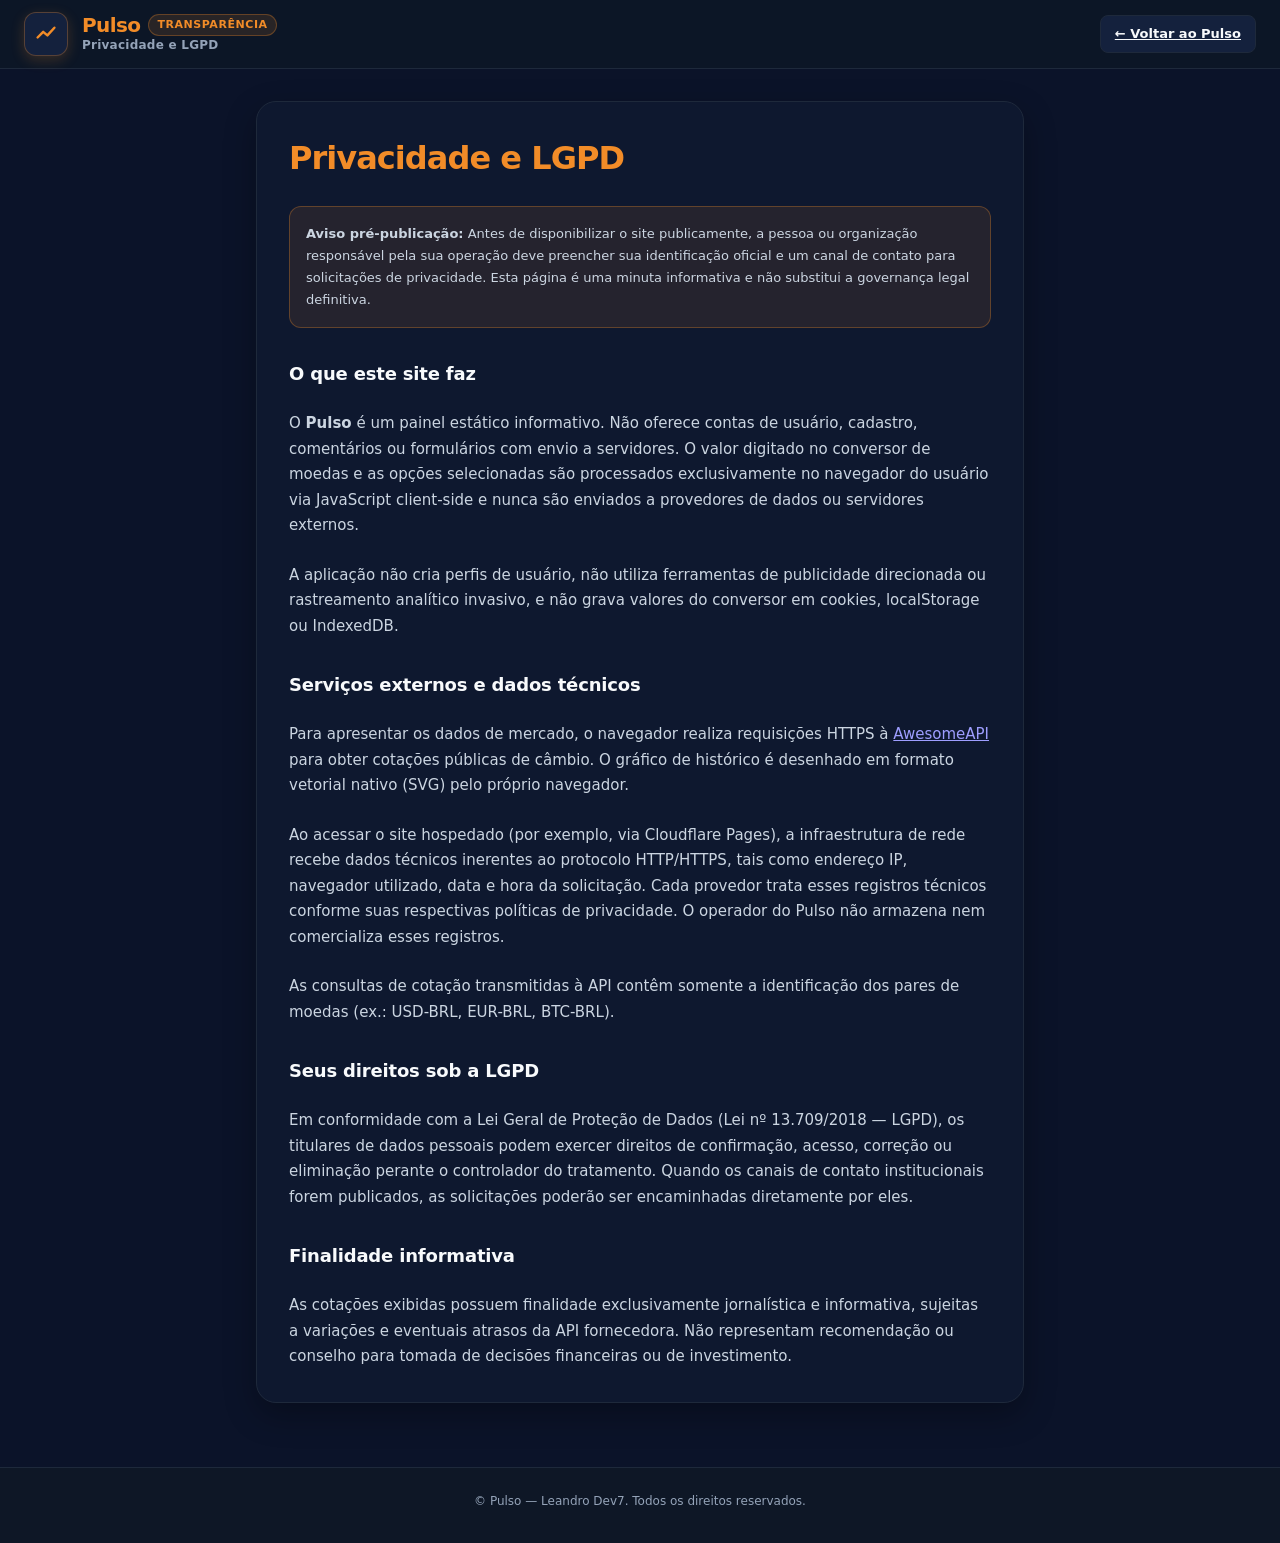
==== commit 0580aece: "Update Pulso branding and homepage" ====
--- a/privacidade.html
+++ b/privacidade.html
@@ -11,7 +11,7 @@
     />
     <meta
       name="description"
-      content="Informações de privacidade do Pulso — O Mercado em Movimento: dados processados pelo site e serviços externos utilizados."
+      content="Informações de privacidade do Pulso: dados processados pelo site e serviços externos utilizados."
     />
     <meta name="theme-color" content="#0b1329" />
     <title>Privacidade e LGPD | Pulso</title>
@@ -51,7 +51,7 @@
 
         <h2>O que este site faz</h2>
         <p>
-          O <strong>Pulso — O Mercado em Movimento</strong> é um painel estático informativo. Não oferece contas de usuário, cadastro, comentários ou formulários com envio a servidores. O valor digitado no conversor de moedas e as opções selecionadas são processados exclusivamente no navegador do usuário via JavaScript client-side e nunca são enviados a provedores de dados ou servidores externos.
+          O <strong>Pulso</strong> é um painel estático informativo. Não oferece contas de usuário, cadastro, comentários ou formulários com envio a servidores. O valor digitado no conversor de moedas e as opções selecionadas são processados exclusivamente no navegador do usuário via JavaScript client-side e nunca são enviados a provedores de dados ou servidores externos.
         </p>
         <p>
           A aplicação não cria perfis de usuário, não utiliza ferramentas de publicidade direcionada ou rastreamento analítico invasivo, e não grava valores do conversor em cookies, localStorage ou IndexedDB.
@@ -82,7 +82,7 @@
 
     <footer class="rodape">
       <div class="rodape-container">
-        <p>© Pulso — O Mercado em Movimento. Todos os direitos reservados.</p>
+        <p>© Pulso — Leandro Dev7. Todos os direitos reservados.</p>
       </div>
     </footer>
   </body>
--- a/style.css
+++ b/style.css
@@ -1,5 +1,5 @@
 /* ==========================================================================
-   PULSO — O Mercado em Movimento
+   PULSO
    Folha de Estilos Principal (100% CSS Nativo, Sem Dependências Externas)
    Compatível com CSP Restritiva (sem CDNs, sem fontes externas, modo escuro)
    ========================================================================== */
@@ -15,7 +15,7 @@
   --bg-card-hover: #192a4d;
   --bg-card-selected: #14213d;
 
-  /* Cor da Marca — Laranja Pulso Vibrante */
+  /* Cor da marca — laranja Pulso */
   --laranja-brand: #f28c28;
   --laranja-hover: #fa9d43;
   --laranja-subtle: rgba(242, 140, 40, 0.12);
@@ -131,7 +131,7 @@
 }
 
 /* ==========================================================================
-   Cabeçalho Principal e Identidade Pulso
+   Cabeçalho principal e identidade Pulso
    ========================================================================== */
 .header-topo {
   position: sticky;
@@ -1364,3 +1364,556 @@
   color: #fed7aa;
   font-size: 0.8125rem;
 }
+
+/* Layout Pulso: seletores alinhados ao index.html */
+.topo {
+  position: sticky;
+  top: 0;
+  z-index: 40;
+  min-height: 4.5rem;
+  padding: 0.75rem max(1rem, calc((100% - 1280px) / 2));
+  display: flex;
+  align-items: center;
+  justify-content: space-between;
+  gap: 1rem;
+  background: var(--bg-header);
+  border-bottom: 1px solid var(--borda-suave);
+  backdrop-filter: blur(12px);
+}
+
+.marca {
+  display: inline-flex;
+  align-items: center;
+  gap: 0.75rem;
+  color: inherit;
+  text-decoration: none;
+}
+
+.marca-simbolo {
+  width: 2.75rem;
+  height: 2.75rem;
+  display: grid;
+  place-items: center;
+  border: 1px solid var(--laranja-border);
+  border-radius: var(--raio-md);
+  background: var(--bg-card);
+}
+
+.marca-simbolo svg {
+  width: 1.75rem;
+  height: 1.75rem;
+  fill: none;
+  stroke: var(--laranja-brand);
+  stroke-width: 3;
+  stroke-linecap: round;
+  stroke-linejoin: round;
+}
+
+.marca-texto {
+  display: flex;
+  flex-direction: column;
+}
+
+.marca-nome {
+  color: var(--laranja-brand);
+  font-size: 1.25rem;
+  font-weight: 900;
+  line-height: 1.1;
+}
+
+.marca-assinatura {
+  color: var(--texto-suave);
+  font-size: 0.75rem;
+}
+
+.topo-acoes {
+  display: flex;
+  align-items: center;
+  justify-content: flex-end;
+  gap: 0.75rem;
+}
+
+.atualizacao {
+  color: var(--texto-suave);
+  font-size: 0.75rem;
+  text-align: right;
+}
+
+.btn-atualizar {
+  display: inline-flex;
+  align-items: center;
+  gap: 0.45rem;
+  padding: 0.55rem 0.8rem;
+  border: 1px solid var(--laranja-border);
+  border-radius: var(--raio-sm);
+  background: var(--laranja-subtle);
+  color: var(--laranja-brand);
+  font-weight: 700;
+  cursor: pointer;
+}
+
+.btn-atualizar svg {
+  width: 1rem;
+  height: 1rem;
+  fill: none;
+  stroke: currentColor;
+  stroke-width: 1.7;
+  stroke-linecap: round;
+  stroke-linejoin: round;
+}
+
+.btn-atualizar:hover {
+  background: var(--laranja-border);
+}
+
+.btn-atualizar:disabled {
+  cursor: wait;
+  opacity: 0.65;
+}
+
+.conteudo {
+  width: min(100% - 2rem, 1280px);
+  margin: 0 auto;
+  padding: 2rem 0 3rem;
+  flex: 1;
+}
+
+.abertura {
+  display: flex;
+  align-items: flex-end;
+  justify-content: space-between;
+  gap: 1.5rem;
+  margin-bottom: 1.5rem;
+}
+
+.rotulo-secao {
+  color: var(--texto-suave);
+  font-size: 0.72rem;
+  font-weight: 700;
+  letter-spacing: 0.08em;
+  text-transform: uppercase;
+}
+
+.fonte-dados {
+  display: flex;
+  align-items: center;
+  gap: 0.5rem;
+  padding: 0.5rem 0.75rem;
+  border: 1px solid var(--borda-suave);
+  border-radius: var(--raio-pill);
+  color: var(--texto-secundario);
+  font-size: 0.75rem;
+  white-space: nowrap;
+}
+
+.indicador-status {
+  width: 0.5rem;
+  height: 0.5rem;
+  border-radius: 50%;
+  background: var(--alta);
+}
+
+.layout {
+  display: grid;
+  grid-template-columns: minmax(0, 0.92fr) minmax(0, 1.55fr);
+  grid-template-areas:
+    "cotacoes grafico"
+    "conversor grafico";
+  align-items: start;
+  gap: 1rem;
+}
+
+.area-cotacoes {
+  grid-area: cotacoes;
+}
+
+.area-grafico {
+  grid-area: grafico;
+  min-width: 0;
+}
+
+.area-conversor {
+  grid-area: conversor;
+}
+
+.painel {
+  padding: 1.25rem;
+}
+
+.cabecalho-painel,
+.cabecalho-grafico {
+  display: flex;
+  align-items: center;
+  justify-content: space-between;
+  gap: 1rem;
+}
+
+.cabecalho-painel h2,
+.cabecalho-grafico h2 {
+  margin-top: 0.2rem;
+  font-size: 1.2rem;
+  letter-spacing: -0.025em;
+}
+
+.tag {
+  padding: 0.25rem 0.55rem;
+  border: 1px solid var(--borda-suave);
+  border-radius: var(--raio-sm);
+  color: var(--texto-suave);
+  font-size: 0.72rem;
+  font-weight: 700;
+}
+
+.dica {
+  margin: 0.75rem 0;
+  color: var(--texto-suave);
+  font-size: 0.8rem;
+}
+
+.lista {
+  display: grid;
+  gap: 0.65rem;
+  list-style: none;
+}
+
+.item-moeda {
+  min-width: 0;
+}
+
+.moeda {
+  width: 100%;
+  display: grid;
+  grid-template-columns: minmax(0, 1fr) auto;
+  gap: 0.35rem 0.75rem;
+  padding: 0.85rem;
+  border: 1px solid var(--borda-suave);
+  border-radius: var(--raio-md);
+  background: rgba(11, 19, 41, 0.55);
+  color: var(--texto-principal);
+  text-align: left;
+  cursor: pointer;
+}
+
+.moeda:hover,
+.moeda[aria-pressed="true"] {
+  border-color: var(--laranja-brand);
+  background: var(--bg-card-hover);
+}
+
+.moeda-nome {
+  display: flex;
+  align-items: baseline;
+  gap: 0.45rem;
+  font-weight: 700;
+}
+
+.moeda-sigla {
+  color: var(--texto-suave);
+  font-size: 0.7rem;
+  font-weight: 600;
+}
+
+.moeda-valor {
+  grid-column: 1 / -1;
+  font-size: 1.2rem;
+  font-weight: 800;
+  font-variant-numeric: tabular-nums;
+}
+
+.moeda-faixa {
+  color: var(--texto-suave);
+  font-size: 0.68rem;
+}
+
+.moeda-var {
+  grid-column: 2;
+  grid-row: 1;
+  align-self: start;
+  color: var(--alta);
+  font-size: 0.72rem;
+  font-weight: 700;
+  white-space: nowrap;
+}
+
+.moeda-var.desce {
+  color: var(--baixa);
+}
+
+.esqueleto {
+  height: 5.2rem;
+  border: 1px solid var(--borda-suave);
+  border-radius: var(--raio-md);
+  background: var(--bg-card);
+  animation: pulso-skeleton 1.5s ease-in-out infinite;
+}
+
+.erro {
+  margin-top: 0.75rem;
+  padding: 0.75rem;
+  border: 1px solid var(--baixa-borda);
+  border-radius: var(--raio-sm);
+  background: var(--baixa-bg);
+  color: var(--baixa);
+  font-size: 0.8rem;
+}
+
+.erro button {
+  margin-left: 0.5rem;
+  border: 0;
+  background: transparent;
+  color: inherit;
+  font-weight: 700;
+  text-decoration: underline;
+  cursor: pointer;
+}
+
+.periodos {
+  display: inline-flex;
+  gap: 0.2rem;
+  padding: 0.2rem;
+  border: 1px solid var(--borda-suave);
+  border-radius: var(--raio-sm);
+  background: var(--bg-body);
+}
+
+.periodo {
+  padding: 0.35rem 0.65rem;
+  border: 1px solid transparent;
+  border-radius: 6px;
+  background: transparent;
+  color: var(--texto-suave);
+  font-size: 0.75rem;
+  font-weight: 700;
+  cursor: pointer;
+}
+
+.periodo:hover,
+.periodo[aria-pressed="true"] {
+  border-color: var(--laranja-border);
+  background: var(--laranja-subtle);
+  color: var(--laranja-brand);
+}
+
+.canvas-wrap {
+  position: relative;
+  width: 100%;
+  height: clamp(16rem, 35vw, 24rem);
+  margin-top: 1rem;
+}
+
+.grafico-svg {
+  display: block;
+  width: 100%;
+  height: 100%;
+  overflow: visible;
+}
+
+.chart-tooltip {
+  position: absolute;
+  z-index: 2;
+  top: 0.75rem;
+  right: 0.75rem;
+  padding: 0.5rem 0.7rem;
+  border: 1px solid var(--borda-media);
+  border-radius: var(--raio-sm);
+  background: var(--bg-card);
+  box-shadow: 0 8px 24px rgba(0, 0, 0, 0.35);
+  pointer-events: none;
+  opacity: 0;
+  transform: translate(-50%, -110%);
+  white-space: nowrap;
+  font-size: 0.75rem;
+}
+
+.chart-tooltip.visivel {
+  opacity: 1;
+}
+
+.resumo {
+  min-height: 1.5rem;
+  margin-top: 0.75rem;
+  color: var(--texto-secundario);
+  font-size: 0.8rem;
+}
+
+.dados-grafico {
+  margin-top: 0.75rem;
+  border-top: 1px solid var(--borda-suave);
+  padding-top: 0.75rem;
+}
+
+.dados-grafico summary {
+  color: var(--texto-secundario);
+  font-size: 0.8rem;
+  cursor: pointer;
+}
+
+.tabela-wrap {
+  max-height: 16rem;
+  margin-top: 0.75rem;
+  overflow: auto;
+}
+
+.tabela-wrap table {
+  width: 100%;
+  border-collapse: collapse;
+  font-size: 0.78rem;
+  text-align: left;
+}
+
+.tabela-wrap caption {
+  padding: 0.5rem;
+  color: var(--texto-suave);
+  text-align: left;
+}
+
+.tabela-wrap th,
+.tabela-wrap td {
+  padding: 0.55rem;
+  border-bottom: 1px solid var(--borda-suave);
+}
+
+.tabela-wrap th {
+  color: var(--texto-suave);
+}
+
+.icone-conversor {
+  color: var(--laranja-brand);
+  font-size: 1.35rem;
+}
+
+.conversor {
+  display: grid;
+  grid-template-columns: minmax(0, 1fr) auto minmax(0, 1fr);
+  align-items: end;
+  gap: 0.65rem;
+  margin-top: 1rem;
+}
+
+.campo {
+  display: flex;
+  min-width: 0;
+  flex-direction: column;
+  gap: 0.35rem;
+  color: var(--texto-secundario);
+  font-size: 0.78rem;
+  font-weight: 600;
+}
+
+.campo-valor {
+  grid-column: 1 / -1;
+}
+
+.campo input,
+.campo select {
+  width: 100%;
+  min-width: 0;
+  padding: 0.65rem 0.7rem;
+  border: 1px solid var(--borda-suave);
+  border-radius: var(--raio-sm);
+  background: var(--bg-body);
+  color: var(--texto-principal);
+}
+
+.campo input:focus,
+.campo select:focus {
+  border-color: var(--laranja-brand);
+}
+
+.btn-inverter {
+  margin-bottom: 0.15rem;
+}
+
+.btn-inverter svg {
+  width: 1rem;
+  height: 1rem;
+  fill: none;
+  stroke: currentColor;
+  stroke-width: 1.7;
+  stroke-linecap: round;
+  stroke-linejoin: round;
+}
+
+.resultado {
+  display: block;
+  margin-top: 0.9rem;
+  padding: 0.75rem;
+  border: 1px solid var(--borda-suave);
+  border-radius: var(--raio-sm);
+  background: var(--bg-body);
+  color: var(--laranja-brand);
+  font-size: 1.05rem;
+  font-weight: 800;
+  overflow-wrap: anywhere;
+}
+
+.rodape {
+  padding: 1.5rem max(1rem, calc((100% - 1280px) / 2));
+}
+
+.rodape p {
+  max-width: 1280px;
+  margin: 0 auto 0.5rem;
+  line-height: 1.6;
+}
+
+.rodape a {
+  color: var(--laranja-brand);
+}
+
+@media (max-width: 800px) {
+  .layout {
+    grid-template-columns: minmax(0, 1fr);
+    grid-template-areas:
+      "cotacoes"
+      "grafico"
+      "conversor";
+  }
+}
+
+@media (max-width: 560px) {
+  .topo {
+    display: grid;
+    grid-template-columns: minmax(0, 1fr) auto;
+    align-items: center;
+    gap: 0.35rem 0.75rem;
+    padding: 0.6rem 1rem;
+  }
+
+  .topo-acoes {
+    display: contents;
+  }
+
+  .marca {
+    grid-column: 1;
+    grid-row: 1;
+  }
+
+  .btn-atualizar {
+    grid-column: 2;
+    grid-row: 1;
+    padding: 0.45rem 0.6rem;
+    font-size: 0.8rem;
+  }
+
+  .atualizacao {
+    grid-column: 1 / -1;
+    grid-row: 2;
+    text-align: left;
+    font-size: 0.68rem;
+  }
+
+  .abertura {
+    align-items: flex-start;
+    flex-direction: column;
+  }
+
+  .campo select {
+    padding-inline: 0.45rem;
+    font-size: 0.75rem;
+  }
+
+  .conteudo-privacidade .painel {
+    padding: 1.25rem;
+  }
+}
